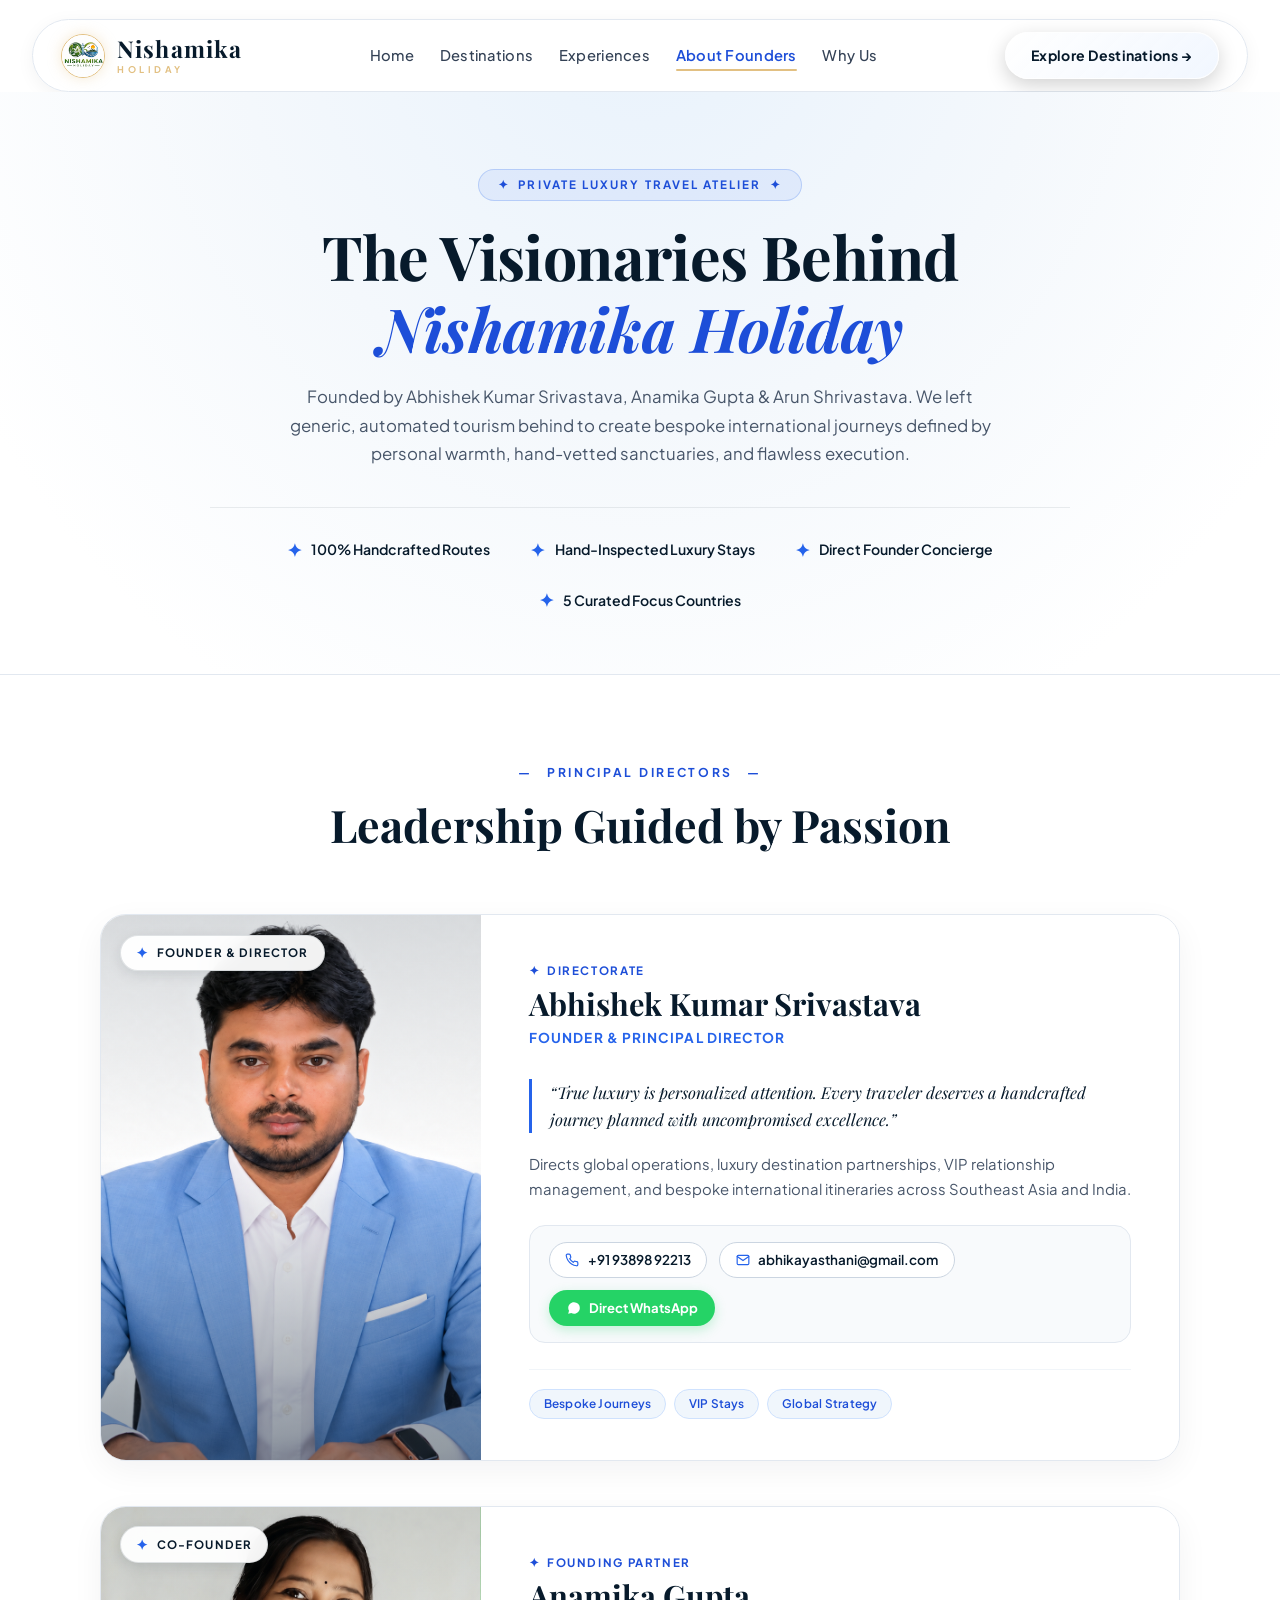
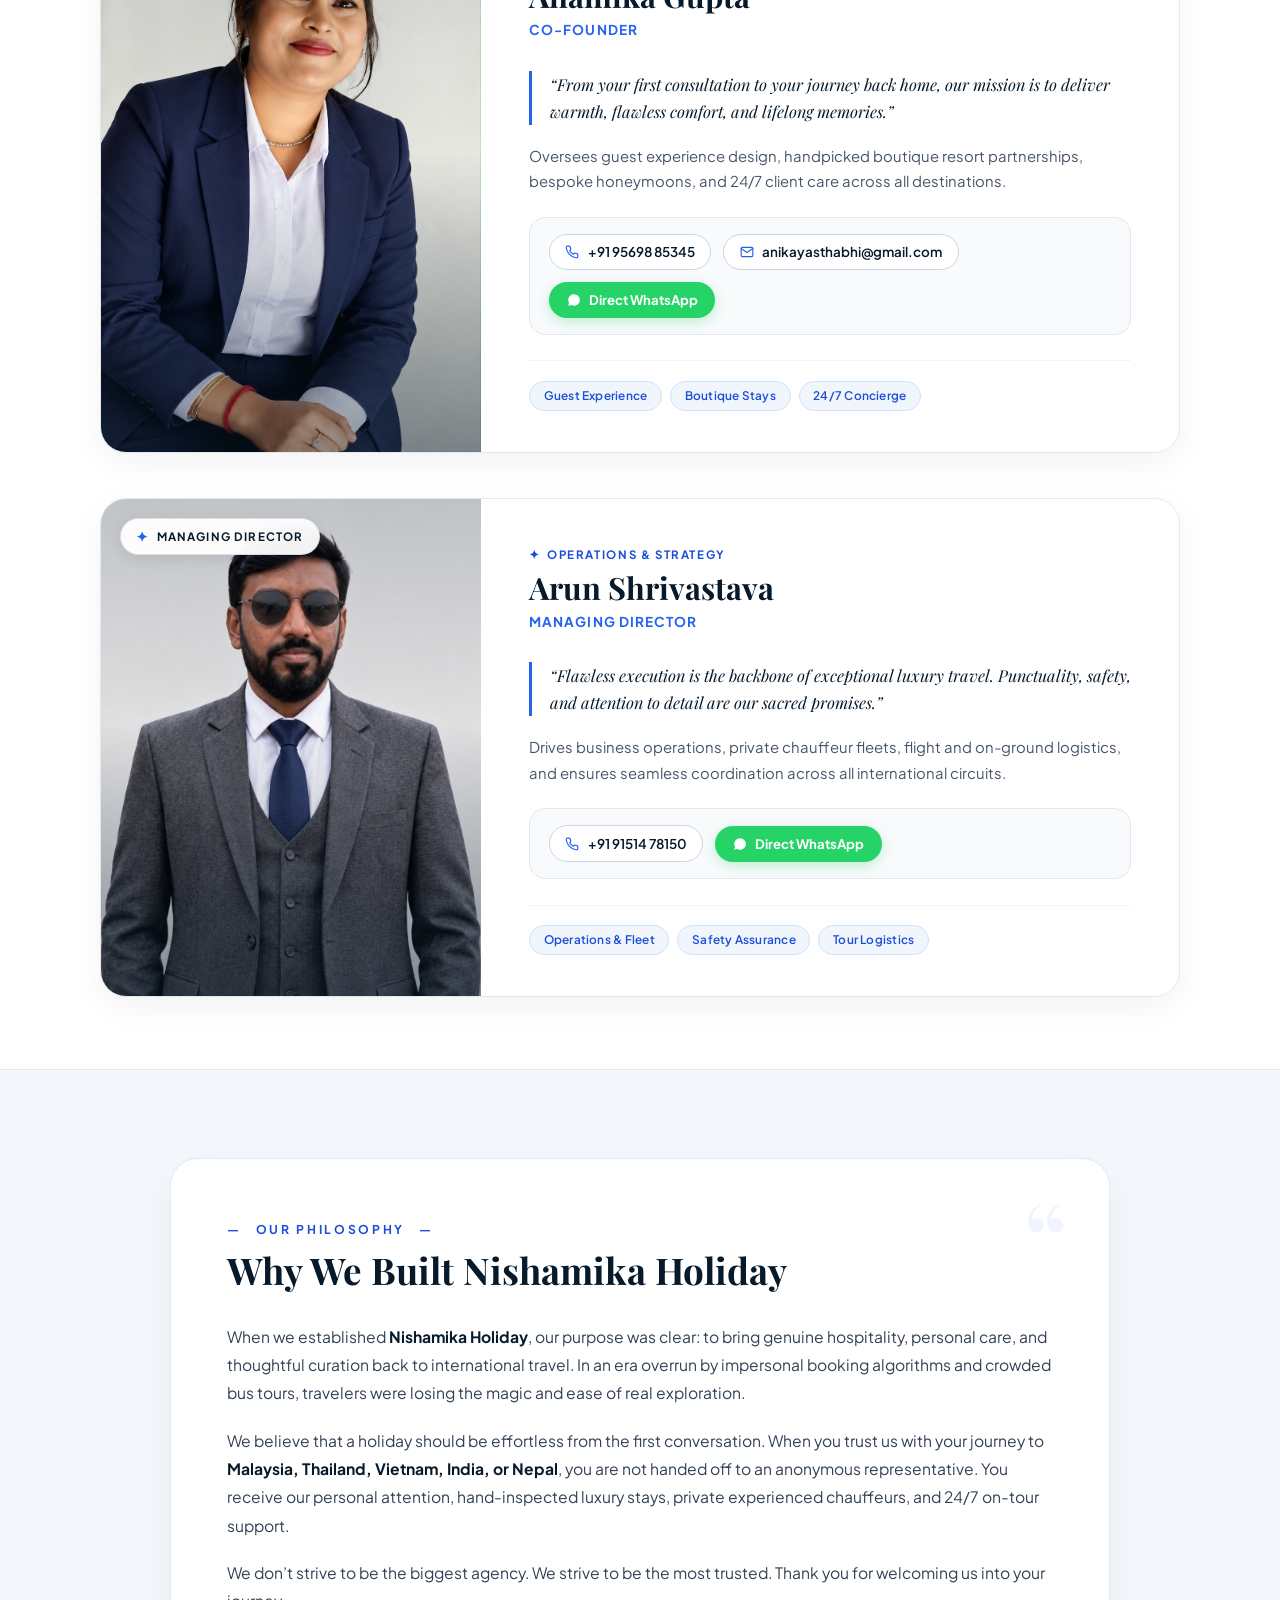
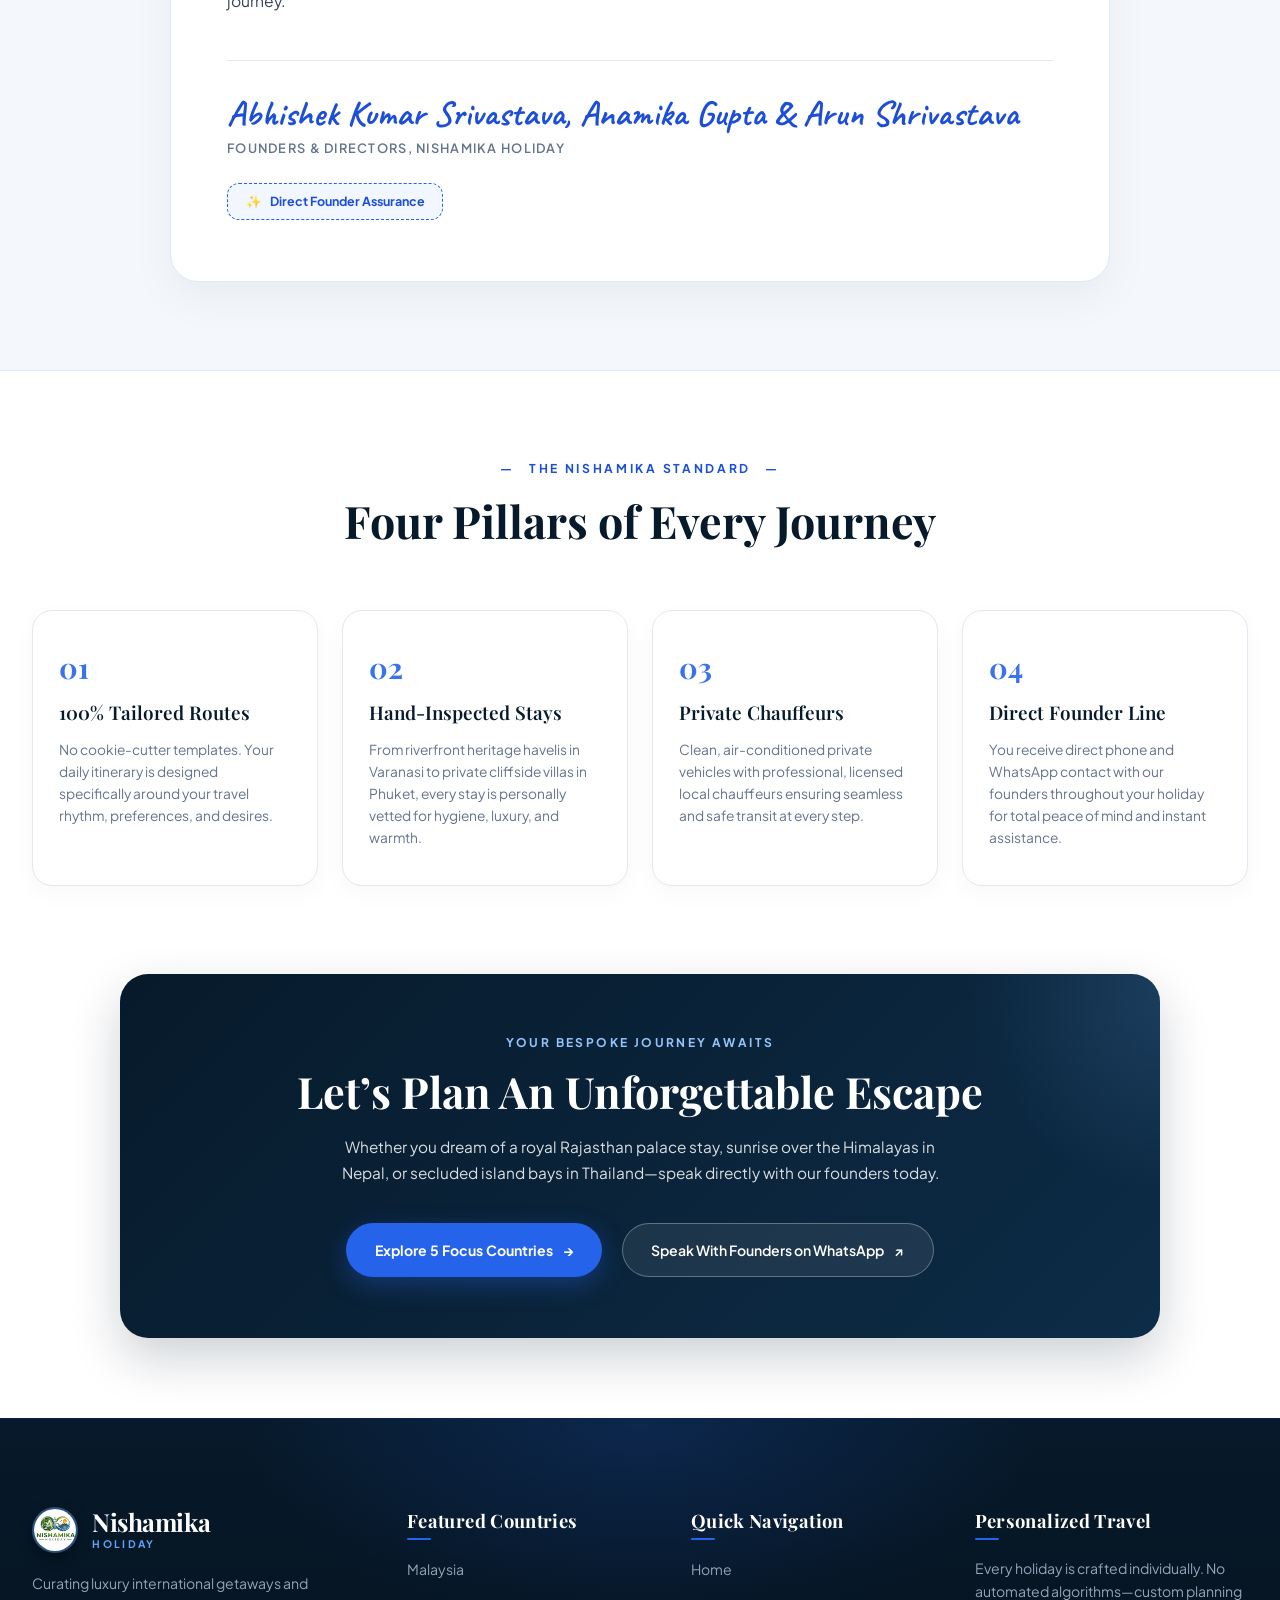
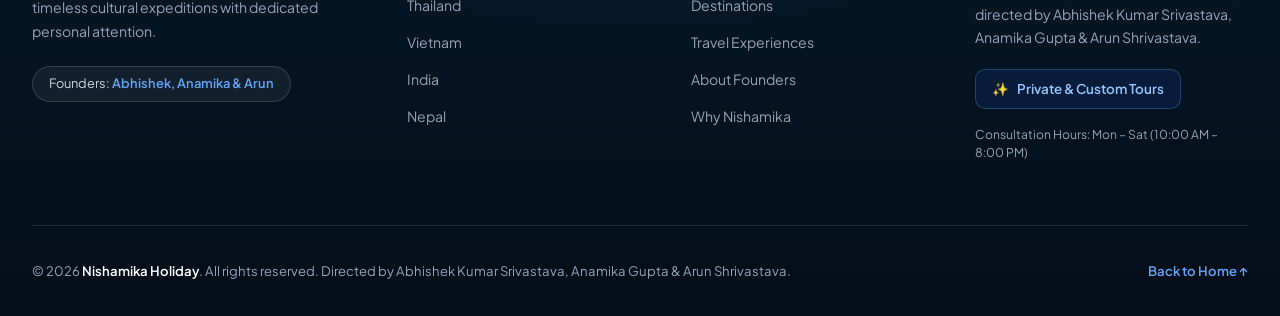
==== about.html @ b0f5048b "Initial-backup-of-Nishamika-Holiday" ====
<!DOCTYPE html>
<html lang="en">
<head>
  <meta charset="UTF-8" />
  <meta name="viewport" content="width=device-width, initial-scale=1.0, viewport-fit=cover" />
  <title>About Nishamika Holiday — Leadership & Founders</title>
  <meta name="description" content="Discover the story, vision, and bespoke travel philosophy of Nishamika Holiday, led by Abhishek Kumar Srivastava, Anamika Gupta &amp; Arun Shrivastava. Handcrafted international journeys." />
  
  <!-- Google Fonts: Playfair Display, Plus Jakarta Sans, Caveat -->
  <link rel="preconnect" href="https://fonts.googleapis.com" />
  <link rel="preconnect" href="https://fonts.gstatic.com" crossorigin />
  <link href="https://fonts.googleapis.com/css2?family=Caveat:wght@500;600;700&family=Playfair+Display:ital,wght@0,400;0,600;0,700;1,400;1,600;1,700&family=Plus+Jakarta+Sans:wght@300;400;500;600;700;800&display=swap" rel="stylesheet" />
  
  <link rel="stylesheet" href="styles.css" />
  <style>
    body {
      background-color: #ffffff;
      color: #071a2b;
      overflow-x: hidden;
    }
    
    /* Header & Navbar for About Page */
    .about-header {
      width: 100%;
      padding: 1.2rem 2rem 0;
      background: #ffffff;
    }
    .about-header .navbar {
      background: rgba(255, 255, 255, 0.95) !important;
      border: 1px solid #e2e8f0 !important;
      box-shadow: 0 4px 18px rgba(0, 0, 0, 0.05) !important;
    }
    .about-header .brand-title {
      color: #071a2b !important;
    }
    .about-header .nav-link {
      color: #334155 !important;
    }
    .about-header .nav-link:hover, 
    .about-header .nav-link.active {
      color: #1d4ed8 !important;
    }
    .about-header .mobile-hamburger .ham-bar {
      background-color: #071a2b !important;
    }

    /* 2. Signature Blue & White Page Hero */
    .about-hero {
      position: relative;
      padding: 4.8rem 1.5rem 3.8rem;
      background: radial-gradient(ellipse at 50% -20%, #e8f2fc 0%, #f4f8fc 45%, #ffffff 85%);
      text-align: center;
      border-bottom: 1px solid #e2e8f0;
    }

    .hero-pre-badge {
      display: inline-flex;
      align-items: center;
      gap: 0.5rem;
      padding: 0.4rem 1.2rem;
      background: rgba(37, 99, 235, 0.08);
      border: 1px solid rgba(37, 99, 235, 0.22);
      border-radius: 9999px;
      font-size: 0.72rem;
      font-weight: 700;
      letter-spacing: 0.18em;
      text-transform: uppercase;
      color: #1d4ed8;
      margin-bottom: 1.2rem;
    }

    .about-hero-title {
      font-family: var(--font-serif);
      font-size: clamp(2.2rem, 5vw, 3.8rem);
      font-weight: 700;
      color: #071a2b;
      line-height: 1.18;
      max-width: 920px;
      margin: 0 auto 1.2rem;
      letter-spacing: -0.01em;
    }

    .luxury-blue-script {
      font-family: 'Playfair Display', serif;
      font-style: italic;
      font-weight: 700;
      color: #1d4ed8;
      position: relative;
      display: inline-block;
    }

    .about-hero-subtitle {
      max-width: 720px;
      margin: 0 auto 2.4rem;
      font-size: 1.05rem;
      color: #475569;
      line-height: 1.7;
    }

    /* Trust / Metric Strip */
    .hero-stat-strip {
      display: flex;
      justify-content: center;
      flex-wrap: wrap;
      gap: 1.5rem 2.5rem;
      padding-top: 1.8rem;
      border-top: 1px solid rgba(7, 26, 43, 0.08);
      max-width: 860px;
      margin: 0 auto;
    }

    .hero-stat-item {
      display: flex;
      align-items: center;
      gap: 0.6rem;
      font-size: 0.88rem;
      font-weight: 600;
      color: #071a2b;
    }

    .hero-stat-item .stat-icon {
      color: #2563eb;
      font-size: 1.1rem;
    }

    /* 3. Leadership Showcase Section */
    .leadership-section {
      padding: 5.5rem 0 4.5rem;
      background: #ffffff;
      position: relative;
    }

    .section-eyebrow-luxury {
      font-size: 0.76rem;
      font-weight: 700;
      letter-spacing: 0.22em;
      text-transform: uppercase;
      color: #1d4ed8;
      text-align: center;
      margin-bottom: 0.6rem;
    }

    .section-title-luxury {
      font-family: var(--font-serif);
      font-size: clamp(1.85rem, 3.5vw, 2.8rem);
      font-weight: 700;
      color: #071a2b;
      text-align: center;
      margin-bottom: 3.5rem;
    }

    /* Horizontal Leadership Cards Layout (Editorial Standard) */
    .leaders-grid {
      display: flex;
      flex-direction: column;
      gap: 2.8rem;
      max-width: 1080px;
      margin: 0 auto;
    }

    /* Luxury Blue & White Horizontal Editorial Card */
    .leader-card {
      background: #ffffff;
      border: 1px solid #e2e8f0;
      border-radius: 26px;
      overflow: hidden;
      box-shadow: 0 10px 32px rgba(7, 26, 43, 0.05);
      transition: transform 0.4s cubic-bezier(0.16, 1, 0.3, 1), box-shadow 0.4s cubic-bezier(0.16, 1, 0.3, 1), border-color 0.35s ease;
      display: flex;
      flex-direction: row;
      align-items: stretch;
      position: relative;
    }

    .leader-card:hover {
      transform: translateY(-6px);
      box-shadow: 0 20px 50px rgba(7, 26, 43, 0.1);
      border-color: #2563eb;
    }

    /* Left: Portrait Image Container */
    .leader-image-wrap {
      position: relative;
      flex: 0 0 36%;
      min-width: 300px;
      max-width: 380px;
      align-self: stretch;
      background: #f8fafc;
      overflow: hidden;
    }

    .leader-photo {
      position: absolute;
      top: 0;
      left: 0;
      width: 100%;
      height: 100%;
      object-fit: cover;
      object-position: center 10%;
      display: block;
      transition: transform 0.8s cubic-bezier(0.16, 1, 0.3, 1);
    }

    .leader-card:hover .leader-photo {
      transform: scale(1.04);
    }

    /* Subtle luxury gradient scrim on photo */
    .leader-image-wrap::after {
      content: '';
      position: absolute;
      inset: 0;
      background: linear-gradient(
        180deg,
        rgba(7, 26, 43, 0.15) 0%,
        rgba(7, 26, 43, 0.0) 45%,
        rgba(7, 26, 43, 0.45) 100%
      );
      pointer-events: none;
    }

    /* Floating Role badge on photo */
    .leader-role-badge {
      position: absolute;
      top: 1.2rem;
      left: 1.2rem;
      z-index: 2;
      background: rgba(255, 255, 255, 0.95);
      backdrop-filter: blur(10px);
      -webkit-backdrop-filter: blur(10px);
      border: 1px solid rgba(7, 26, 43, 0.12);
      padding: 0.4rem 0.95rem;
      border-radius: 9999px;
      font-size: 0.72rem;
      font-weight: 700;
      letter-spacing: 0.1em;
      text-transform: uppercase;
      color: #071a2b;
      display: flex;
      align-items: center;
      gap: 0.45rem;
      box-shadow: 0 4px 14px rgba(7, 26, 43, 0.1);
    }

    .leader-role-badge span.dot {
      color: #2563eb;
      font-size: 0.9rem;
    }

    /* Right: Leader Content Body */
    .leader-body {
      flex: 1;
      padding: 2.6rem 3rem;
      display: flex;
      flex-direction: column;
      justify-content: center;
      background: #ffffff;
    }

    .leader-header-block {
      margin-bottom: 0.9rem;
    }

    .leader-role-tag {
      display: inline-flex;
      align-items: center;
      gap: 0.4rem;
      font-size: 0.72rem;
      font-weight: 700;
      letter-spacing: 0.14em;
      text-transform: uppercase;
      color: #1d4ed8;
      margin-bottom: 0.45rem;
    }

    .leader-main-name {
      font-family: var(--font-serif);
      font-size: clamp(1.65rem, 2.4vw, 2.2rem);
      font-weight: 700;
      color: #071a2b;
      line-height: 1.2;
      margin: 0 0 0.3rem;
    }

    .leader-designation {
      font-size: 0.85rem;
      font-weight: 700;
      letter-spacing: 0.08em;
      text-transform: uppercase;
      color: #2563eb;
      display: block;
    }

    .leader-quote {
      font-family: var(--font-serif);
      font-style: italic;
      font-size: 1.02rem;
      color: #071a2b;
      line-height: 1.65;
      margin: 1rem 0 1.2rem;
      padding-left: 1.1rem;
      border-left: 3px solid #2563eb;
    }

    .leader-desc {
      font-size: 0.93rem;
      color: #475569;
      line-height: 1.7;
      margin: 0 0 1.4rem;
    }

    /* Horizontal Contacts Strip */
    .leader-contacts-strip {
      display: flex;
      flex-wrap: wrap;
      align-items: center;
      gap: 0.75rem;
      margin: 0 0 1.4rem;
      padding: 1rem 1.2rem;
      background: #f8fafc;
      border: 1px solid #e2e8f0;
      border-radius: 16px;
    }

    .leader-contact-pill {
      display: inline-flex;
      align-items: center;
      gap: 0.55rem;
      font-size: 0.84rem;
      font-weight: 600;
      color: #071a2b;
      text-decoration: none;
      padding: 0.45rem 0.95rem;
      background: #ffffff;
      border: 1px solid #cbd5e1;
      border-radius: 9999px;
      transition: all 0.2s ease;
    }

    .leader-contact-pill:hover {
      border-color: #2563eb;
      color: #2563eb;
      transform: translateY(-1px);
    }

    .leader-contact-pill svg {
      color: #2563eb;
      flex-shrink: 0;
    }

    .leader-wa-btn {
      display: inline-flex;
      align-items: center;
      gap: 0.5rem;
      font-size: 0.82rem;
      font-weight: 700;
      color: #ffffff;
      background: #25d366;
      padding: 0.5rem 1.1rem;
      border-radius: 9999px;
      text-decoration: none;
      transition: all 0.2s ease;
      box-shadow: 0 4px 12px rgba(37, 211, 102, 0.25);
    }

    .leader-wa-btn:hover {
      background: #1ebc59;
      transform: translateY(-1px);
      box-shadow: 0 6px 16px rgba(37, 211, 102, 0.35);
    }

    .leader-tags {
      display: flex;
      flex-wrap: wrap;
      gap: 0.5rem;
      margin-top: 0.2rem;
      padding-top: 1.2rem;
      border-top: 1px solid #f1f5f9;
    }

    .leader-tag {
      font-size: 0.74rem;
      font-weight: 600;
      background: #f0f6fc;
      border: 1px solid #cfe2fe;
      color: #1d4ed8;
      padding: 0.32rem 0.85rem;
      border-radius: 9999px;
      letter-spacing: 0.02em;
    }

    /* 4. Founders' Editorial Letter Section */
    .manifesto-section {
      padding: 5.5rem 0;
      background: #f4f8fc;
      border-top: 1px solid #e2e8f0;
      border-bottom: 1px solid #e2e8f0;
      position: relative;
    }

    .manifesto-card {
      max-width: 940px;
      margin: 0 auto;
      background: #ffffff;
      border: 1px solid #dbeafe;
      border-radius: 28px;
      padding: 3.8rem 3.5rem;
      box-shadow: 0 16px 45px rgba(7, 26, 43, 0.05);
      position: relative;
    }

    .watermark-quote {
      position: absolute;
      top: 1.5rem;
      right: 2.5rem;
      font-family: var(--font-serif);
      font-size: 7rem;
      line-height: 1;
      color: rgba(37, 99, 235, 0.07);
      user-select: none;
      pointer-events: none;
    }

    .manifesto-title {
      font-family: var(--font-serif);
      font-size: clamp(1.6rem, 3vw, 2.3rem);
      color: #071a2b;
      line-height: 1.3;
      margin-bottom: 1.8rem;
    }

    .manifesto-paragraphs {
      display: flex;
      flex-direction: column;
      gap: 1.2rem;
      font-size: 0.98rem;
      color: #334155;
      line-height: 1.8;
    }

    .manifesto-paragraphs strong {
      color: #071a2b;
    }

    .manifesto-signature-block {
      margin-top: 2.8rem;
      padding-top: 2rem;
      border-top: 1px solid #e2e8f0;
      display: flex;
      justify-content: space-between;
      align-items: center;
      flex-wrap: wrap;
      gap: 1.5rem;
    }

    .handwritten-sign {
      font-family: 'Caveat', cursive;
      font-size: 2.2rem;
      font-weight: 700;
      color: #1d4ed8;
      line-height: 1.2;
    }

    .sign-meta {
      font-size: 0.8rem;
      font-weight: 600;
      text-transform: uppercase;
      letter-spacing: 0.1em;
      color: #64748b;
    }

    .stamp-badge {
      display: inline-flex;
      align-items: center;
      gap: 0.5rem;
      padding: 0.5rem 1.1rem;
      border: 1.5px dashed #2563eb;
      border-radius: 12px;
      font-size: 0.78rem;
      font-weight: 700;
      color: #1d4ed8;
      background: rgba(37, 99, 235, 0.06);
    }

    /* 5. Four Pillars of Distinction */
    .pillars-section {
      padding: 5.5rem 0;
      background: #ffffff;
    }

    .pillars-grid {
      display: grid;
      grid-template-columns: repeat(4, 1fr);
      gap: 1.5rem;
      margin-top: 3.5rem;
    }

    .pillar-card {
      background: #ffffff;
      border: 1px solid #e2e8f0;
      border-radius: 20px;
      padding: 2.2rem 1.6rem;
      box-shadow: 0 8px 24px rgba(0, 0, 0, 0.03);
      transition: transform 0.3s ease, border-color 0.3s ease, box-shadow 0.3s ease;
      display: flex;
      flex-direction: column;
    }

    .pillar-card:hover {
      transform: translateY(-6px);
      border-color: #2563eb;
      box-shadow: 0 16px 36px rgba(7, 26, 43, 0.08);
    }

    .pillar-num {
      font-family: var(--font-serif);
      font-size: 1.8rem;
      font-weight: 700;
      color: #2563eb;
      margin-bottom: 0.6rem;
      opacity: 0.9;
    }

    .pillar-title {
      font-family: var(--font-serif);
      font-size: 1.18rem;
      font-weight: 600;
      color: #071a2b;
      margin-bottom: 0.75rem;
    }

    .pillar-desc {
      font-size: 0.86rem;
      color: #64748b;
      line-height: 1.6;
    }

    .pillars-carousel-dots,
    .pillars-swipe-hint {
      display: none;
    }

    /* 6. Grand Consultation CTA Card */
    .consultation-cta-section {
      padding: 0 0 5rem;
      background: #ffffff;
    }

    .consultation-cta-box {
      max-width: 1040px;
      margin: 0 auto;
      background: linear-gradient(135deg, #071a2b 0%, #0d2c47 100%);
      border-radius: 28px;
      padding: 3.8rem 3rem;
      color: #ffffff;
      text-align: center;
      position: relative;
      overflow: hidden;
      box-shadow: 0 20px 50px rgba(7, 26, 43, 0.2);
    }

    .consultation-cta-box::before {
      content: '';
      position: absolute;
      top: -50%;
      right: -20%;
      width: 400px;
      height: 400px;
      background: radial-gradient(circle, rgba(75, 130, 184, 0.25) 0%, transparent 70%);
      pointer-events: none;
    }

    .cta-eyebrow {
      font-size: 0.75rem;
      font-weight: 700;
      letter-spacing: 0.2em;
      text-transform: uppercase;
      color: #93c5fd;
      margin-bottom: 0.75rem;
    }

    .cta-title {
      font-family: var(--font-serif);
      font-size: clamp(1.8rem, 3.5vw, 2.7rem);
      font-weight: 700;
      line-height: 1.25;
      margin-bottom: 1rem;
    }

    .cta-subtitle {
      max-width: 620px;
      margin: 0 auto 2.4rem;
      font-size: 0.96rem;
      color: rgba(255, 255, 255, 0.85);
      line-height: 1.65;
    }

    .cta-actions-row {
      display: flex;
      justify-content: center;
      flex-wrap: wrap;
      gap: 1.2rem;
    }

    .cta-btn-blue {
      display: inline-flex;
      align-items: center;
      gap: 0.6rem;
      background: #2563eb;
      color: #ffffff;
      font-size: 0.88rem;
      font-weight: 700;
      padding: 0.95rem 1.8rem;
      border-radius: 9999px;
      text-decoration: none;
      transition: transform 0.3s ease, background 0.3s ease, box-shadow 0.3s ease;
      box-shadow: 0 8px 24px rgba(37, 99, 235, 0.35);
    }

    .cta-btn-blue:hover {
      background: #1d4ed8;
      transform: translateY(-2px);
      box-shadow: 0 12px 30px rgba(37, 99, 235, 0.5);
    }

    .cta-btn-outline {
      display: inline-flex;
      align-items: center;
      gap: 0.6rem;
      background: rgba(255, 255, 255, 0.08);
      color: #ffffff;
      border: 1px solid rgba(255, 255, 255, 0.3);
      font-size: 0.88rem;
      font-weight: 600;
      padding: 0.95rem 1.8rem;
      border-radius: 9999px;
      text-decoration: none;
      transition: background 0.3s ease, border-color 0.3s ease;
    }

    .cta-btn-outline:hover {
      background: rgba(255, 255, 255, 0.16);
      border-color: #ffffff;
    }

    /* ==========================================================================
       RESPONSIVE MEDIA QUERIES (LAPTOP & MOBILE)
       ========================================================================== */
    @media (max-width: 1024px) {
      .pillars-grid {
        grid-template-columns: repeat(2, 1fr);
        gap: 1.5rem;
      }
      .leaders-grid {
        max-width: 900px;
        gap: 2.2rem;
      }
      .leader-image-wrap {
        flex: 0 0 40%;
        min-width: 280px;
        min-height: 380px;
      }
      .leader-body {
        padding: 2rem 2.2rem;
      }
    }

    @media (max-width: 768px) {
      .about-header {
        padding: 0.8rem 1rem 0;
      }
      .about-hero {
        padding: 3rem 1.25rem 2.5rem;
      }
      .about-hero-title {
        font-size: 2rem;
        line-height: 1.22;
      }
      .about-hero-subtitle {
        font-size: 0.9rem;
        margin-bottom: 1.8rem;
      }
      .hero-stat-strip {
        gap: 1rem 1.5rem;
      }
      .hero-stat-item {
        font-size: 0.8rem;
      }
      
      .leadership-section {
        padding: 3.5rem 0 3rem;
      }
      .section-title-luxury {
        margin-bottom: 2.2rem;
      }
      .leaders-grid {
        gap: 2.2rem;
        max-width: 100%;
      }
      .leader-card {
        flex-direction: column;
        border-radius: 20px;
      }
      .leader-image-wrap {
        flex: none;
        width: 100%;
        min-width: 100%;
        max-width: 100%;
        height: 320px;
        min-height: 320px;
      }
      .leader-body {
        padding: 1.8rem 1.4rem 2rem;
      }
      .leader-main-name {
        font-size: 1.6rem;
      }
      .leader-quote {
        font-size: 0.94rem;
        margin: 0.8rem 0 1rem;
      }
      .leader-desc {
        font-size: 0.88rem;
        margin-bottom: 1.2rem;
      }
      .leader-contacts-strip {
        flex-direction: column;
        align-items: stretch;
        gap: 0.6rem;
        padding: 0.85rem;
      }
      .leader-contact-pill,
      .leader-wa-btn {
        justify-content: center;
        width: 100%;
        text-align: center;
      }

      .manifesto-section {
        padding: 3.5rem 0;
      }
      .manifesto-card {
        padding: 2.2rem 1.4rem;
        border-radius: 20px;
      }
      .watermark-quote {
        display: none;
      }
      .manifesto-title {
        font-size: 1.45rem;
        margin-bottom: 1.2rem;
      }
      .manifesto-paragraphs {
        font-size: 0.9rem;
        gap: 1rem;
        line-height: 1.7;
      }
      .manifesto-signature-block {
        margin-top: 2rem;
        padding-top: 1.5rem;
        flex-direction: column;
        align-items: flex-start;
      }
      .handwritten-sign {
        font-size: 1.85rem;
      }

      .pillars-section {
        padding: 3.5rem 0 3rem;
        overflow: hidden;
      }
      .pillars-grid {
        display: flex !important;
        flex-direction: row !important;
        overflow-x: auto !important;
        scroll-snap-type: x mandatory !important;
        scroll-behavior: smooth !important;
        -webkit-overflow-scrolling: touch !important;
        gap: 1rem !important;
        padding: 0.5rem 0.25rem 1.25rem !important;
        margin-top: 2rem !important;
        max-width: 100% !important;
        scrollbar-width: none !important;
      }
      .pillars-grid::-webkit-scrollbar {
        display: none !important;
      }
      .pillar-card {
        flex: 0 0 84% !important;
        min-width: 84% !important;
        max-width: 84% !important;
        scroll-snap-align: center !important;
        padding: 1.8rem 1.4rem !important;
        border-radius: 20px !important;
        background: #ffffff !important;
        border: 1px solid #e2e8f0 !important;
        box-shadow: 0 10px 28px rgba(7, 26, 43, 0.06) !important;
      }
      .pillars-carousel-dots {
        display: flex !important;
        justify-content: center !important;
        align-items: center !important;
        gap: 0.55rem !important;
        margin-top: 0.5rem !important;
      }
      .p-dot {
        width: 8px;
        height: 8px;
        border-radius: 9999px;
        background: #cbd5e1;
        border: none;
        padding: 0;
        cursor: pointer;
        transition: all 0.35s cubic-bezier(0.16, 1, 0.3, 1);
      }
      .p-dot.active {
        width: 24px;
        background: #071a2b;
      }
      .pillars-swipe-hint {
        display: flex !important;
        align-items: center;
        justify-content: center;
        gap: 0.4rem;
        text-align: center;
        font-size: 0.74rem;
        font-weight: 600;
        color: #94a3b8;
        letter-spacing: 0.04em;
        text-transform: uppercase;
        margin-top: 0.75rem;
      }

      .consultation-cta-box {
        padding: 2.5rem 1.5rem;
        border-radius: 22px;
      }
      .cta-title {
        font-size: 1.65rem;
      }
      .cta-subtitle {
        font-size: 0.88rem;
        margin-bottom: 1.8rem;
      }
      .cta-actions-row {
        flex-direction: column;
        width: 100%;
      }
      .cta-btn-blue,
      .cta-btn-outline {
        width: 100%;
        justify-content: center;
      }
    }
  </style>
</head>
<body>

  <!-- Header / Navbar -->
  <header class="about-header">
    <nav class="navbar" aria-label="Main Navigation">
      <a href="index.html" class="brand-logo" aria-label="Nishamika Holiday Home">
        <img src="assets/logo.jpeg" alt="Nishamika Holiday Logo" class="brand-logo-img" />
        <div class="brand-text">
          <span class="brand-title">Nishamika</span>
          <span class="brand-subtitle">HOLIDAY</span>
        </div>
      </a>

      <ul class="nav-links" id="desktopNavLinks">
        <li class="nav-item"><a href="index.html" class="nav-link">Home</a></li>
        <li class="nav-item"><a href="index.html#popular-destinations" class="nav-link">Destinations</a></li>
        <li class="nav-item"><a href="index.html#curated-experiences" class="nav-link">Experiences</a></li>
        <li class="nav-item"><a href="about.html" class="nav-link active">About Founders</a></li>
        <li class="nav-item"><a href="index.html#trust-features" class="nav-link">Why Us</a></li>
      </ul>

      <div class="nav-actions">
        <a href="index.html#popular-destinations" class="cta-pill-btn">
          <span>Explore Destinations →</span>
        </a>

        <!-- Mobile Hamburger Toggle -->
        <button type="button" class="mobile-hamburger" id="hamburgerBtn" aria-label="Toggle Navigation Menu" aria-expanded="false">
          <span class="ham-bar"></span>
          <span class="ham-bar"></span>
        </button>
      </div>
    </nav>
  </header>

  <!-- Mobile Drawer Overlay -->
  <div class="mobile-drawer" id="mobileDrawer" aria-hidden="true">
    <div class="mobile-drawer-inner">
      <div class="drawer-header">
        <div class="drawer-brand-wrap">
          <img src="assets/logo.jpeg" alt="Nishamika Holiday Logo" class="brand-logo-img" />
          <div class="brand-text">
            <span class="brand-title">Nishamika</span>
            <span class="brand-subtitle">HOLIDAY</span>
          </div>
        </div>
        <button type="button" class="drawer-close" id="drawerCloseBtn" aria-label="Close Navigation Menu">&times;</button>
      </div>
      <ul class="mobile-nav-links">
        <li><a href="index.html" class="mobile-nav-link">Home</a></li>
        <li><a href="index.html#popular-destinations" class="mobile-nav-link">Top Destinations</a></li>
        <li><a href="index.html#curated-experiences" class="mobile-nav-link">Experiences</a></li>
        <li><a href="about.html" class="mobile-nav-link active">About Founders</a></li>
        <li><a href="index.html#trust-features" class="mobile-nav-link">Why Nishamika</a></li>
      </ul>
      <div class="mobile-drawer-cta">
        <a href="index.html#popular-destinations" class="cta-pill-btn full-width">
          <span>Explore Destinations →</span>
        </a>
      </div>
    </div>
  </div>

  <!-- =========================================================================
       2. EDITORIAL PAGE HERO
       ========================================================================= -->
  <section class="about-hero">
    <div class="section-container">
      <div class="hero-pre-badge">
        <span>✦</span>
        <span>PRIVATE LUXURY TRAVEL ATELIER</span>
        <span>✦</span>
      </div>
      <h1 class="about-hero-title">
        The Visionaries Behind <br />
        <span class="luxury-blue-script">Nishamika Holiday</span>
      </h1>
      <p class="about-hero-subtitle">
        Founded by Abhishek Kumar Srivastava, Anamika Gupta &amp; Arun Shrivastava. We left generic, automated tourism behind to create bespoke international journeys defined by personal warmth, hand-vetted sanctuaries, and flawless execution.
      </p>

      <!-- Trust Metrics Bar -->
      <div class="hero-stat-strip">
        <div class="hero-stat-item">
          <span class="stat-icon">✦</span>
          <span>100% Handcrafted Routes</span>
        </div>
        <div class="hero-stat-item">
          <span class="stat-icon">✦</span>
          <span>Hand-Inspected Luxury Stays</span>
        </div>
        <div class="hero-stat-item">
          <span class="stat-icon">✦</span>
          <span>Direct Founder Concierge</span>
        </div>
        <div class="hero-stat-item">
          <span class="stat-icon">✦</span>
          <span>5 Curated Focus Countries</span>
        </div>
      </div>
    </div>
  </section>


  <!-- =========================================================================
       3. TRIO LEADERSHIP SHOWCASE (ABHISHEK, ANAMIKA & ARUN)
       ========================================================================= -->
  <section class="leadership-section">
    <div class="section-container">
      <p class="section-eyebrow-luxury">— &nbsp; PRINCIPAL DIRECTORS &nbsp; —</p>
      <h2 class="section-title-luxury">Leadership Guided by Passion</h2>

      <!-- 3 Horizontal Executive Leader Cards -->
      <div class="leaders-grid">
        
        <!-- =============================================================== -->
        <!-- 👤 LEADER 1: ABHISHEK KUMAR SRIVASTAVA (FOUNDER & DIRECTOR) -->
        <!-- =============================================================== -->
        <article class="leader-card">
          <!-- Left: High-Res Portrait Photo -->
          <div class="leader-image-wrap">
            <img src="assets/owner1.png" alt="Abhishek Kumar Srivastava — Founder &amp; Director" class="leader-photo" loading="lazy" />
            <div class="leader-role-badge">
              <span class="dot">✦</span>
              <span>Founder &amp; Director</span>
            </div>
          </div>

          <!-- Right: Profile Details & Contact -->
          <div class="leader-body">
            <div class="leader-header-block">
              <div class="leader-role-tag">
                <span>✦</span>
                <span>Directorate</span>
              </div>
              <h3 class="leader-main-name">Abhishek Kumar Srivastava</h3>
              <span class="leader-designation">Founder &amp; Principal Director</span>
            </div>

            <blockquote class="leader-quote">
              “True luxury is personalized attention. Every traveler deserves a handcrafted journey planned with uncompromised excellence.”
            </blockquote>

            <p class="leader-desc">
              Directs global operations, luxury destination partnerships, VIP relationship management, and bespoke international itineraries across Southeast Asia and India.
            </p>

            <!-- Direct Contact Details Strip -->
            <div class="leader-contacts-strip">
              <a href="tel:+919389892213" class="leader-contact-pill" title="Call Abhishek Kumar Srivastava">
                <svg viewBox="0 0 24 24" width="14" height="14" fill="none" stroke="currentColor" stroke-width="2" stroke-linecap="round" stroke-linejoin="round">
                  <path d="M22 16.92v3a2 2 0 0 1-2.18 2 19.79 19.79 0 0 1-8.63-3.07 19.5 19.5 0 0 1-6-6 19.79 19.79 0 0 1-3.07-8.67A2 2 0 0 1 4.11 2h3a2 2 0 0 1 2 1.72 12.84 12.84 0 0 0 .7 2.81 2 2 0 0 1-.45 2.11L8.09 9.91a16 16 0 0 0 6 6l1.27-1.27a2 2 0 0 1 2.11-.45 12.84 12.84 0 0 0 2.81.7A2 2 0 0 1 22 16.92z"></path>
                </svg>
                <span>+91 93898 92213</span>
              </a>

              <a href="mailto:abhikayasthani@gmail.com" class="leader-contact-pill" title="Email Abhishek Kumar Srivastava">
                <svg viewBox="0 0 24 24" width="14" height="14" fill="none" stroke="currentColor" stroke-width="2" stroke-linecap="round" stroke-linejoin="round">
                  <path d="M4 4h16c1.1 0 2 .9 2 2v12c0 1.1-.9 2-2 2H4c-1.1 0-2-.9-2-2V6c0-1.1.9-2 2-2z"></path>
                  <polyline points="22,6 12,13 2,6"></polyline>
                </svg>
                <span>abhikayasthani@gmail.com</span>
              </a>

              <a href="https://wa.me/919389892213?text=Hello%20Abhishek%20Ji%2C%20I%20would%20like%20to%20consult%20with%20you%20directly%20regarding%20a%20bespoke%20luxury%20tour%20with%20Nishamika%20Holiday." target="_blank" rel="noopener noreferrer" class="leader-wa-btn" title="WhatsApp Chat with Abhishek Kumar Srivastava">
                <svg viewBox="0 0 24 24" width="14" height="14" fill="currentColor">
                  <path d="M12.04 2c-5.46 0-9.91 4.45-9.91 9.91 0 1.75.46 3.45 1.32 4.95L2.05 22l5.25-1.38c1.45.79 3.08 1.21 4.74 1.21 5.46 0 9.91-4.45 9.91-9.91 0-2.65-1.03-5.14-2.9-7.01A9.816 9.816 0 0 0 12.04 2z"/>
                </svg>
                <span>Direct WhatsApp</span>
              </a>
            </div>

            <!-- Tags -->
            <div class="leader-tags">
              <span class="leader-tag">Bespoke Journeys</span>
              <span class="leader-tag">VIP Stays</span>
              <span class="leader-tag">Global Strategy</span>
            </div>
          </div>
        </article>

        <!-- =============================================================== -->
        <!-- 👤 LEADER 2: ANAMIKA GUPTA (CO-FOUNDER) -->
        <!-- =============================================================== -->
        <article class="leader-card">
          <!-- Left: High-Res Portrait Photo -->
          <div class="leader-image-wrap">
            <img src="assets/owner2.png" alt="Anamika Gupta — Co-Founder" class="leader-photo" loading="lazy" />
            <div class="leader-role-badge">
              <span class="dot">✦</span>
              <span>Co-Founder</span>
            </div>
          </div>

          <!-- Right: Profile Details & Contact -->
          <div class="leader-body">
            <div class="leader-header-block">
              <div class="leader-role-tag">
                <span>✦</span>
                <span>Founding Partner</span>
              </div>
              <h3 class="leader-main-name">Anamika Gupta</h3>
              <span class="leader-designation">Co-Founder</span>
            </div>

            <blockquote class="leader-quote">
              “From your first consultation to your journey back home, our mission is to deliver warmth, flawless comfort, and lifelong memories.”
            </blockquote>

            <p class="leader-desc">
              Oversees guest experience design, handpicked boutique resort partnerships, bespoke honeymoons, and 24/7 client care across all destinations.
            </p>

            <!-- Direct Contact Details Strip -->
            <div class="leader-contacts-strip">
              <a href="tel:+919569885345" class="leader-contact-pill" title="Call Anamika Gupta">
                <svg viewBox="0 0 24 24" width="14" height="14" fill="none" stroke="currentColor" stroke-width="2" stroke-linecap="round" stroke-linejoin="round">
                  <path d="M22 16.92v3a2 2 0 0 1-2.18 2 19.79 19.79 0 0 1-8.63-3.07 19.5 19.5 0 0 1-6-6 19.79 19.79 0 0 1-3.07-8.67A2 2 0 0 1 4.11 2h3a2 2 0 0 1 2 1.72 12.84 12.84 0 0 0 .7 2.81 2 2 0 0 1-.45 2.11L8.09 9.91a16 16 0 0 0 6 6l1.27-1.27a2 2 0 0 1 2.11-.45 12.84 12.84 0 0 0 2.81.7A2 2 0 0 1 22 16.92z"></path>
                </svg>
                <span>+91 95698 85345</span>
              </a>

              <a href="mailto:anikayasthabhi@gmail.com" class="leader-contact-pill" title="Email Anamika Gupta">
                <svg viewBox="0 0 24 24" width="14" height="14" fill="none" stroke="currentColor" stroke-width="2" stroke-linecap="round" stroke-linejoin="round">
                  <path d="M4 4h16c1.1 0 2 .9 2 2v12c0 1.1-.9 2-2 2H4c-1.1 0-2-.9-2-2V6c0-1.1.9-2 2-2z"></path>
                  <polyline points="22,6 12,13 2,6"></polyline>
                </svg>
                <span>anikayasthabhi@gmail.com</span>
              </a>

              <a href="https://wa.me/919569885345?text=Hi%20Anamika%20Ji%2C%20I%20am%20reaching%20out%20to%20discuss%20curated%20boutique%20stays%20and%20personalized%20holiday%20planning%20with%20Nishamika%20Holiday." target="_blank" rel="noopener noreferrer" class="leader-wa-btn" title="WhatsApp Chat with Anamika Gupta">
                <svg viewBox="0 0 24 24" width="14" height="14" fill="currentColor">
                  <path d="M12.04 2c-5.46 0-9.91 4.45-9.91 9.91 0 1.75.46 3.45 1.32 4.95L2.05 22l5.25-1.38c1.45.79 3.08 1.21 4.74 1.21 5.46 0 9.91-4.45 9.91-9.91 0-2.65-1.03-5.14-2.9-7.01A9.816 9.816 0 0 0 12.04 2z"/>
                </svg>
                <span>Direct WhatsApp</span>
              </a>
            </div>

            <!-- Tags -->
            <div class="leader-tags">
              <span class="leader-tag">Guest Experience</span>
              <span class="leader-tag">Boutique Stays</span>
              <span class="leader-tag">24/7 Concierge</span>
            </div>
          </div>
        </article>

        <!-- =============================================================== -->
        <!-- 👤 LEADER 3: ARUN SHRIVASTAVA (MANAGING DIRECTOR) -->
        <!-- =============================================================== -->
        <article class="leader-card">
          <!-- Left: High-Res Portrait Photo -->
          <div class="leader-image-wrap">
            <img src="assets/owner3.png" alt="Arun Shrivastava — Managing Director" class="leader-photo" loading="lazy" />
            <div class="leader-role-badge">
              <span class="dot">✦</span>
              <span>Managing Director</span>
            </div>
          </div>

          <!-- Right: Profile Details & Contact -->
          <div class="leader-body">
            <div class="leader-header-block">
              <div class="leader-role-tag">
                <span>✦</span>
                <span>Operations &amp; Strategy</span>
              </div>
              <h3 class="leader-main-name">Arun Shrivastava</h3>
              <span class="leader-designation">Managing Director</span>
            </div>

            <blockquote class="leader-quote">
              “Flawless execution is the backbone of exceptional luxury travel. Punctuality, safety, and attention to detail are our sacred promises.”
            </blockquote>

            <p class="leader-desc">
              Drives business operations, private chauffeur fleets, flight and on-ground logistics, and ensures seamless coordination across all international circuits.
            </p>

            <!-- Direct Contact Details Strip -->
            <div class="leader-contacts-strip">
              <a href="tel:+919151478150" class="leader-contact-pill" title="Call Arun Shrivastava">
                <svg viewBox="0 0 24 24" width="14" height="14" fill="none" stroke="currentColor" stroke-width="2" stroke-linecap="round" stroke-linejoin="round">
                  <path d="M22 16.92v3a2 2 0 0 1-2.18 2 19.79 19.79 0 0 1-8.63-3.07 19.5 19.5 0 0 1-6-6 19.79 19.79 0 0 1-3.07-8.67A2 2 0 0 1 4.11 2h3a2 2 0 0 1 2 1.72 12.84 12.84 0 0 0 .7 2.81 2 2 0 0 1-.45 2.11L8.09 9.91a16 16 0 0 0 6 6l1.27-1.27a2 2 0 0 1 2.11-.45 12.84 12.84 0 0 0 2.81.7A2 2 0 0 1 22 16.92z"></path>
                </svg>
                <span>+91 91514 78150</span>
              </a>

              <a href="https://wa.me/919151478150?text=Hello%20Arun%20Ji%2C%20I%20have%20an%20inquiry%20regarding%20private%20tour%20logistics%2C%20chauffeur%20fleet%2C%20and%20travel%20execution." target="_blank" rel="noopener noreferrer" class="leader-wa-btn" title="WhatsApp Chat with Arun Shrivastava">
                <svg viewBox="0 0 24 24" width="14" height="14" fill="currentColor">
                  <path d="M12.04 2c-5.46 0-9.91 4.45-9.91 9.91 0 1.75.46 3.45 1.32 4.95L2.05 22l5.25-1.38c1.45.79 3.08 1.21 4.74 1.21 5.46 0 9.91-4.45 9.91-9.91 0-2.65-1.03-5.14-2.9-7.01A9.816 9.816 0 0 0 12.04 2z"/>
                </svg>
                <span>Direct WhatsApp</span>
              </a>
            </div>

            <!-- Tags -->
            <div class="leader-tags">
              <span class="leader-tag">Operations &amp; Fleet</span>
              <span class="leader-tag">Safety Assurance</span>
              <span class="leader-tag">Tour Logistics</span>
            </div>
          </div>
        </article>

      </div>
    </div>
  </section>


  <!-- =========================================================================
       4. FOUNDERS' MANIFESTO / LETTER
       ========================================================================= -->
  <section class="manifesto-section">
    <div class="section-container">
      <div class="manifesto-card">
        <span class="watermark-quote">“</span>
        
        <p class="section-eyebrow-luxury" style="text-align: left; margin-bottom: 0.5rem;">— &nbsp; OUR PHILOSOPHY &nbsp; —</p>
        <h2 class="manifesto-title">Why We Built Nishamika Holiday</h2>

        <div class="manifesto-paragraphs">
          <p>
            When we established <strong>Nishamika Holiday</strong>, our purpose was clear: to bring genuine hospitality, personal care, and thoughtful curation back to international travel. In an era overrun by impersonal booking algorithms and crowded bus tours, travelers were losing the magic and ease of real exploration.
          </p>
          <p>
            We believe that a holiday should be effortless from the first conversation. When you trust us with your journey to <strong>Malaysia, Thailand, Vietnam, India, or Nepal</strong>, you are not handed off to an anonymous representative. You receive our personal attention, hand-inspected luxury stays, private experienced chauffeurs, and 24/7 on-tour support.
          </p>
          <p>
            We don’t strive to be the biggest agency. We strive to be the most trusted. Thank you for welcoming us into your journey.
          </p>
        </div>

        <!-- Signature Block -->
        <div class="manifesto-signature-block">
          <div>
            <div class="handwritten-sign">Abhishek Kumar Srivastava, Anamika Gupta &amp; Arun Shrivastava</div>
            <span class="sign-meta">Founders &amp; Directors, Nishamika Holiday</span>
          </div>

          <div class="stamp-badge">
            <span>✨</span>
            <span>Direct Founder Assurance</span>
          </div>
        </div>

      </div>
    </div>
  </section>


  <!-- =========================================================================
       5. FOUR PILLARS OF NISHAMIKA DISTINCTION
       ========================================================================= -->
  <section class="pillars-section">
    <div class="section-container">
      <p class="section-eyebrow-luxury">— &nbsp; THE NISHAMIKA STANDARD &nbsp; —</p>
      <h2 class="section-title-luxury">Four Pillars of Every Journey</h2>

      <div class="pillars-grid">
        
        <div class="pillar-card">
          <span class="pillar-num">01</span>
          <h3 class="pillar-title">100% Tailored Routes</h3>
          <p class="pillar-desc">
            No cookie-cutter templates. Your daily itinerary is designed specifically around your travel rhythm, preferences, and desires.
          </p>
        </div>

        <div class="pillar-card">
          <span class="pillar-num">02</span>
          <h3 class="pillar-title">Hand-Inspected Stays</h3>
          <p class="pillar-desc">
            From riverfront heritage havelis in Varanasi to private cliffside villas in Phuket, every stay is personally vetted for hygiene, luxury, and warmth.
          </p>
        </div>

        <div class="pillar-card">
          <span class="pillar-num">03</span>
          <h3 class="pillar-title">Private Chauffeurs</h3>
          <p class="pillar-desc">
            Clean, air-conditioned private vehicles with professional, licensed local chauffeurs ensuring seamless and safe transit at every step.
          </p>
        </div>

        <div class="pillar-card">
          <span class="pillar-num">04</span>
          <h3 class="pillar-title">Direct Founder Line</h3>
          <p class="pillar-desc">
            You receive direct phone and WhatsApp contact with our founders throughout your holiday for total peace of mind and instant assistance.
          </p>
        </div>

      </div>

      <!-- Mobile Carousel Indicators -->
      <div class="pillars-carousel-dots" id="pillarsDots">
        <button type="button" class="p-dot active" data-index="0" aria-label="Pillar 1"></button>
        <button type="button" class="p-dot" data-index="1" aria-label="Pillar 2"></button>
        <button type="button" class="p-dot" data-index="2" aria-label="Pillar 3"></button>
        <button type="button" class="p-dot" data-index="3" aria-label="Pillar 4"></button>
      </div>
      <p class="pillars-swipe-hint"><span>← Swipe to explore pillars →</span></p>
    </div>
  </section>


  <!-- =========================================================================
       6. GRAND CONSULTATION CALL TO ACTION
       ========================================================================= -->
  <section class="consultation-cta-section">
    <div class="section-container">
      <div class="consultation-cta-box">
        <p class="cta-eyebrow">YOUR BESPOKE JOURNEY AWAITS</p>
        <h2 class="cta-title">Let’s Plan An Unforgettable Escape</h2>
        <p class="cta-subtitle">
          Whether you dream of a royal Rajasthan palace stay, sunrise over the Himalayas in Nepal, or secluded island bays in Thailand—speak directly with our founders today.
        </p>
        
        <div class="cta-actions-row">
          <a href="index.html#popular-destinations" class="cta-btn-blue">
            <span>Explore 5 Focus Countries</span>
            <span>→</span>
          </a>
          <a href="https://wa.me/919389892213?text=Hello%20Nishamika%20Holiday!%20I%20would%20like%20to%20schedule%20a%20private%20luxury%20holiday%20consultation." target="_blank" rel="noopener noreferrer" class="cta-btn-outline">
            <span>Speak With Founders on WhatsApp</span>
            <span>↗</span>
          </a>
        </div>
      </div>
    </div>
  </section>

  <!-- Grand Luxury Footer -->
  <footer class="luxury-footer" id="footer">
    <div class="section-container">
      <div class="footer-main-grid">
        <div class="footer-col footer-brand-col">
          <div class="footer-brand-header">
            <img src="assets/logo.jpeg" alt="Nishamika Holiday Logo" class="footer-logo-img" />
            <div class="brand-text">
              <span class="brand-title">Nishamika</span>
              <span class="brand-subtitle">HOLIDAY</span>
            </div>
          </div>
          <p class="footer-tagline">
            Curating luxury international getaways and timeless cultural expeditions with dedicated personal attention.
          </p>
          <div class="footer-founder-badge">
            <span>Founders: <strong>Abhishek, Anamika &amp; Arun</strong></span>
          </div>
        </div>

        <div class="footer-col">
          <h4 class="footer-col-title">Featured Countries</h4>
          <ul class="footer-links">
            <li><a href="index.html#popular-destinations">Malaysia</a></li>
            <li><a href="index.html#popular-destinations">Thailand</a></li>
            <li><a href="index.html#popular-destinations">Vietnam</a></li>
            <li><a href="index.html#popular-destinations">India</a></li>
            <li><a href="index.html#popular-destinations">Nepal</a></li>
          </ul>
        </div>

        <div class="footer-col">
          <h4 class="footer-col-title">Quick Navigation</h4>
          <ul class="footer-links">
            <li><a href="index.html">Home</a></li>
            <li><a href="index.html#popular-destinations">Destinations</a></li>
            <li><a href="index.html#curated-experiences">Travel Experiences</a></li>
            <li><a href="about.html">About Founders</a></li>
            <li><a href="index.html#trust-features">Why Nishamika</a></li>
          </ul>
        </div>

        <div class="footer-col footer-consult-col">
          <h4 class="footer-col-title">Personalized Travel</h4>
          <p class="footer-consult-text">
            Every holiday is crafted individually. No automated algorithms—custom planning directed by Abhishek Kumar Srivastava, Anamika Gupta &amp; Arun Shrivastava.
          </p>
          <div class="footer-assurance-box">
            <span class="assurance-icon">✨</span>
            <span>Private &amp; Custom Tours</span>
          </div>
          <div class="footer-timing">
            <small>Consultation Hours: Mon – Sat (10:00 AM – 8:00 PM)</small>
          </div>
        </div>
      </div>

      <div class="footer-bottom-strip">
        <p class="copyright-text">
          &copy; 2026 <strong>Nishamika Holiday</strong>. All rights reserved. Directed by Abhishek Kumar Srivastava, Anamika Gupta &amp; Arun Shrivastava.
        </p>
        <div class="footer-bottom-links">
          <a href="index.html">Back to Home ↑</a>
        </div>
      </div>
    </div>
  </footer>

  <script src="script.js"></script>
</body>
</html>
---- styles.css ----
/* ==========================================================================
   NISHANTA HOLIDAYS — HERO SECTION STYLESHEET
   Aesthetic: Luxury Editorial Travel, Cinematic Glassmorphism, Modern
   ========================================================================== */

/* --------------------------------------------------------------------------
   1. CSS Custom Properties & Reset
   -------------------------------------------------------------------------- */
:root {
  /* Color Palette */
  --color-primary-navy: #071a2b;
  --color-navy-dark: #040e17;
  --color-navy-glass: rgba(7, 26, 43, 0.78);
  --color-navy-glass-hover: rgba(7, 26, 43, 0.88);
  --color-white: #ffffff;
  --color-white-90: rgba(255, 255, 255, 0.9);
  --color-white-70: rgba(255, 255, 255, 0.7);
  --color-white-50: rgba(255, 255, 255, 0.5);
  --color-white-20: rgba(255, 255, 255, 0.2);
  --color-white-10: rgba(255, 255, 255, 0.1);
  --color-border-glass: rgba(255, 255, 255, 0.18);
  --color-border-light: rgba(255, 255, 255, 0.3);

  /* Accents */
  --color-accent-blue: #4b82b8;
  --color-accent-blue-light: #6ba4dc;
  --color-accent-gold: #e2c082;
  --color-accent-gold-glow: rgba(226, 192, 130, 0.35);

  /* Typography */
  --font-serif: 'Playfair Display', Georgia, 'Times New Roman', serif;
  --font-sans: 'Plus Jakarta Sans', -apple-system, BlinkMacSystemFont, 'Segoe UI', Roboto, sans-serif;
  --font-script: 'Caveat', cursive, handwriting;

  /* Elevation & Shadows */
  --shadow-subtle: 0 4px 20px rgba(0, 0, 0, 0.12);
  --shadow-pill: 0 15px 35px -5px rgba(7, 26, 43, 0.28), 0 0 1px rgba(255, 255, 255, 0.6) inset;
  --shadow-floating: 0 20px 40px rgba(0, 0, 0, 0.35);
  --shadow-glow: 0 0 25px rgba(75, 130, 184, 0.4);

  /* Blur settings */
  --glass-blur: blur(16px);
  --glass-blur-heavy: blur(24px);

  /* Transitions */
  --transition-fast: 0.2s cubic-bezier(0.16, 1, 0.3, 1);
  --transition-smooth: 0.35s cubic-bezier(0.16, 1, 0.3, 1);
  --transition-slow: 0.6s cubic-bezier(0.16, 1, 0.3, 1);
}

*, *::before, *::after {
  box-sizing: border-box;
  margin: 0;
  padding: 0;
}

html {
  font-size: 16px;
  scroll-behavior: smooth;
  -webkit-font-smoothing: antialiased;
  -moz-osx-font-smoothing: grayscale;
}

body {
  font-family: var(--font-sans);
  background-color: var(--color-primary-navy);
  color: var(--color-white);
  line-height: 1.5;
  overflow-x: hidden;
  width: 100%;
}

a {
  color: inherit;
  text-decoration: none;
  transition: color var(--transition-fast);
}

button {
  font-family: inherit;
  border: none;
  background: none;
  cursor: pointer;
  outline: none;
}

.section-container {
  width: 100%;
  max-width: 1360px;
  margin: 0 auto;
  padding: 0 2rem;
  box-sizing: border-box;
}

@media (max-width: 1024px) {
  .section-container {
    padding: 0 1.5rem;
  }
}

@media (max-width: 768px) {
  .section-container {
    padding: 0 1.25rem !important;
  }
}

/* --------------------------------------------------------------------------
   2. Hero Full-Screen Layout
   -------------------------------------------------------------------------- */
.hero-container {
  position: relative;
  width: 100%;
  height: 100vh;
  min-height: 720px;
  display: flex;
  flex-direction: column;
  justify-content: space-between;
  align-items: center;
  overflow: hidden;
  padding: 0;
  user-select: none;
}

/* --------------------------------------------------------------------------
   3. Background Image & Atmospheric Lighting
   -------------------------------------------------------------------------- */
.hero-bg {
  position: absolute;
  top: 0;
  left: 0;
  width: 100%;
  height: 100%;
  background-image: url('USE.png');
  background-size: cover;
  background-position: center bottom;
  background-repeat: no-repeat;
  z-index: 1;
  transform: scale(1.01);
  transform-origin: center center;
  transition: transform 8s cubic-bezier(0.1, 0.8, 0.2, 1);
}

.hero-container:hover .hero-bg {
  transform: scale(1.025);
}

/* Subtle top gradient to ensure brand, navbar, and headline remain pristine */
.hero-overlay-top {
  position: absolute;
  top: 0;
  left: 0;
  width: 100%;
  height: 48%;
  background: linear-gradient(
    180deg,
    rgba(7, 26, 43, 0.6) 0%,
    rgba(7, 26, 43, 0.42) 35%,
    rgba(7, 26, 43, 0.15) 70%,
    rgba(7, 26, 43, 0) 100%
  );
  z-index: 2;
  pointer-events: none;
}

/* Subtle bottom gradient to highlight destination cards & bottom feature bar */
.hero-overlay-bottom {
  position: absolute;
  bottom: 0;
  left: 0;
  width: 100%;
  height: 52%;
  background: linear-gradient(
    0deg,
    rgba(4, 14, 23, 0.85) 0%,
    rgba(7, 26, 43, 0.6) 40%,
    rgba(7, 26, 43, 0.15) 75%,
    rgba(7, 26, 43, 0) 100%
  );
  z-index: 2;
  pointer-events: none;
}

/* Soft cinematic vignette */
.hero-vignette {
  position: absolute;
  inset: 0;
  background: radial-gradient(
    ellipse at center,
    rgba(7, 26, 43, 0) 50%,
    rgba(4, 14, 23, 0.45) 100%
  );
  z-index: 2;
  pointer-events: none;
}

/* --------------------------------------------------------------------------
   4. Transparent Glass Navbar
   -------------------------------------------------------------------------- */
.navbar-wrapper {
  position: relative;
  width: 100%;
  z-index: 50;
  padding: 1.5rem 3.5rem 0.5rem;
  animation: navFadeDown 0.9s cubic-bezier(0.16, 1, 0.3, 1) both;
}

.navbar {
  max-width: 1540px;
  margin: 0 auto;
  display: flex;
  align-items: center;
  justify-content: space-between;
  padding: 0.75rem 1.75rem;
  background: rgba(7, 26, 43, 0.2);
  backdrop-filter: var(--glass-blur);
  -webkit-backdrop-filter: var(--glass-blur);
  border: 1px solid rgba(255, 255, 255, 0.12);
  border-radius: 9999px;
  box-shadow: 0 8px 32px rgba(0, 0, 0, 0.12);
  transition: all var(--transition-smooth);
}

.navbar:hover {
  background: rgba(7, 26, 43, 0.35);
  border-color: rgba(255, 255, 255, 0.2);
}

/* Logo */
.brand-logo {
  display: flex;
  align-items: center;
  gap: 0.75rem;
  text-decoration: none;
}

.brand-text {
  display: flex;
  flex-direction: column;
}

.brand-title {
  font-family: var(--font-serif);
  font-size: 1.45rem;
  font-weight: 700;
  letter-spacing: 0.05em;
  color: var(--color-white);
  line-height: 1;
}

.brand-subtitle {
  font-size: 0.58rem;
  font-weight: 700;
  letter-spacing: 0.38em;
  color: var(--color-accent-gold);
  line-height: 1;
  margin-top: 0.25rem;
}

.brand-symbol {
  display: flex;
  align-items: center;
  justify-content: center;
  color: var(--color-accent-gold);
  opacity: 0.9;
  transform: translateY(-2px);
  transition: transform var(--transition-fast);
}

.brand-logo:hover .brand-symbol {
  transform: translateY(-2px) translateX(3px) scale(1.08);
}

.flight-svg {
  width: 32px;
  height: 18px;
}

/* Navigation Links */
.nav-links {
  display: flex;
  align-items: center;
  gap: 2.2rem;
  list-style: none;
}

.nav-link {
  position: relative;
  font-size: 0.92rem;
  font-weight: 500;
  color: var(--color-white-90);
  letter-spacing: 0.02em;
  padding: 0.4rem 0;
}

.nav-link::after {
  content: '';
  position: absolute;
  bottom: 0;
  left: 0;
  width: 0%;
  height: 2px;
  background: linear-gradient(90deg, var(--color-accent-gold), var(--color-white));
  border-radius: 2px;
  transition: width var(--transition-smooth);
}

.nav-link:hover {
  color: var(--color-white);
}

.nav-link:hover::after {
  width: 100%;
}

.nav-link.active {
  color: var(--color-white);
  font-weight: 600;
}

.nav-link.active::after {
  width: 100%;
  background: var(--color-accent-gold);
}

/* Right Nav Actions */
.nav-actions {
  display: flex;
  align-items: center;
  gap: 1rem;
}

.icon-btn.search-trigger {
  width: 42px;
  height: 42px;
  border-radius: 50%;
  background: rgba(255, 255, 255, 0.1);
  border: 1px solid rgba(255, 255, 255, 0.2);
  display: flex;
  align-items: center;
  justify-content: center;
  color: var(--color-white);
  backdrop-filter: blur(8px);
  -webkit-backdrop-filter: blur(8px);
  transition: all var(--transition-fast);
}

.icon-btn.search-trigger:hover {
  background: rgba(255, 255, 255, 0.25);
  border-color: rgba(255, 255, 255, 0.4);
  transform: translateY(-1px);
}

/* CTA Pill Button */
.cta-pill-btn {
  display: inline-flex;
  align-items: center;
  gap: 0.6rem;
  padding: 0.75rem 1.6rem;
  border-radius: 9999px;
  background: linear-gradient(135deg, rgba(255, 255, 255, 0.95), rgba(240, 246, 255, 0.9));
  color: var(--color-primary-navy);
  font-size: 0.88rem;
  font-weight: 700;
  letter-spacing: 0.02em;
  box-shadow: 0 6px 20px rgba(0, 0, 0, 0.18);
  border: 1px solid rgba(255, 255, 255, 0.8);
  transition: all var(--transition-fast);
}

.cta-pill-btn:hover {
  background: var(--color-white);
  transform: translateY(-2px);
  box-shadow: 0 10px 25px rgba(0, 0, 0, 0.25), 0 0 20px rgba(255, 255, 255, 0.3);
}

.cta-arrow {
  display: inline-block;
  transition: transform var(--transition-fast);
}

.cta-pill-btn:hover .cta-arrow {
  transform: translateX(4px);
}

/* Mobile Hamburger */
.mobile-hamburger {
  display: none;
  flex-direction: column;
  justify-content: center;
  gap: 6px;
  width: 42px;
  height: 42px;
  border-radius: 50%;
  background: rgba(255, 255, 255, 0.12);
  border: 1px solid rgba(255, 255, 255, 0.2);
  padding: 10px;
}

.ham-bar {
  display: block;
  width: 100%;
  height: 2px;
  background-color: var(--color-white);
  border-radius: 2px;
  transition: all var(--transition-fast);
}

/* Mobile Drawer */
.mobile-drawer {
  position: fixed;
  top: 0;
  right: -100%;
  width: 100%;
  height: 100vh;
  background: rgba(4, 14, 23, 0.96);
  backdrop-filter: var(--glass-blur-heavy);
  -webkit-backdrop-filter: var(--glass-blur-heavy);
  z-index: 100;
  transition: right var(--transition-smooth);
  display: flex;
  flex-direction: column;
}

.mobile-drawer.open {
  right: 0;
}

.mobile-drawer-inner {
  padding: 2rem;
  display: flex;
  flex-direction: column;
  height: 100%;
}

.drawer-header {
  display: flex;
  align-items: center;
  justify-content: space-between;
  margin-bottom: 2.5rem;
}

.drawer-close {
  font-size: 2.5rem;
  color: var(--color-white);
  line-height: 1;
}

.mobile-nav-links {
  list-style: none;
  display: flex;
  flex-direction: column;
  gap: 1.5rem;
}

.mobile-nav-link {
  font-size: 1.35rem;
  font-weight: 600;
  color: var(--color-white-90);
  display: inline-block;
  padding: 0.3rem 0;
}

.mobile-nav-link.active {
  color: var(--color-accent-gold);
}

.mobile-drawer-cta {
  margin-top: auto;
  padding-top: 2rem;
}

.cta-pill-btn.full-width {
  width: 100%;
  justify-content: center;
  padding: 0.9rem 1.5rem;
  font-size: 1rem;
}

/* --------------------------------------------------------------------------
   5. Upper-Middle Hero Content
   -------------------------------------------------------------------------- */
.hero-content {
  position: relative;
  z-index: 40;
  display: flex;
  flex-direction: column;
  align-items: center;
  text-align: center;
  max-width: 960px;
  width: 100%;
  margin: 0 auto;
  padding: 0.5rem 1.5rem 0;
  transform: translateY(-8px);
}

/* Eyebrow */
.hero-eyebrow {
  display: inline-flex;
  align-items: center;
  gap: 0.75rem;
  font-size: 0.78rem;
  font-weight: 600;
  letter-spacing: 0.35em;
  color: var(--color-accent-gold);
  text-shadow: 0 2px 10px rgba(0, 0, 0, 0.5);
  margin-bottom: 0.75rem;
  text-transform: uppercase;
}

.hero-eyebrow .bullet {
  font-size: 0.65rem;
  opacity: 0.6;
}

/* Headline */
.hero-headline {
  font-family: var(--font-serif);
  font-size: clamp(2.75rem, 5.2vw, 4.4rem);
  font-weight: 700;
  line-height: 1.08;
  letter-spacing: -0.015em;
  color: var(--color-white);
  text-shadow: 0 4px 30px rgba(7, 26, 43, 0.7), 0 2px 8px rgba(0, 0, 0, 0.4);
  margin-bottom: 0.85rem;
}

.accent-word {
  font-family: var(--font-serif);
  font-style: italic;
  font-weight: 600;
  background: linear-gradient(135deg, #ffffff 0%, #f6e3b5 45%, #e2c082 100%);
  -webkit-background-clip: text;
  -webkit-text-fill-color: transparent;
  display: inline-block;
  padding-right: 0.1em;
  position: relative;
  filter: drop-shadow(0 4px 15px var(--color-accent-gold-glow));
}

/* Description */
.hero-description {
  font-size: clamp(0.95rem, 1.35vw, 1.15rem);
  font-weight: 400;
  color: rgba(255, 255, 255, 0.92);
  line-height: 1.6;
  max-width: 680px;
  text-shadow: 0 2px 12px rgba(7, 26, 43, 0.8);
  margin-bottom: 1.5rem;
}

.desktop-break {
  display: inline;
}

/* --------------------------------------------------------------------------
   6. Floating Glass Search Bar
   -------------------------------------------------------------------------- */
.search-bar-container {
  width: 100%;
  max-width: 780px;
  position: relative;
  z-index: 30;
}

.search-bar-pill {
  display: flex;
  align-items: center;
  background: rgba(255, 255, 255, 0.94);
  backdrop-filter: var(--glass-blur-heavy);
  -webkit-backdrop-filter: var(--glass-blur-heavy);
  border: 1px solid rgba(255, 255, 255, 0.8);
  border-radius: 9999px;
  box-shadow: 0 20px 45px rgba(4, 14, 23, 0.35), 0 2px 8px rgba(255, 255, 255, 0.4) inset;
  padding: 0.45rem 0.55rem 0.45rem 1.6rem;
  transition: all var(--transition-smooth);
}

.search-bar-pill:focus-within,
.search-bar-pill:hover {
  background: rgba(255, 255, 255, 0.98);
  box-shadow: 0 25px 55px rgba(4, 14, 23, 0.42), 0 0 0 2px rgba(75, 130, 184, 0.3);
}

.search-field {
  position: relative;
  flex: 1;
  display: flex;
  align-items: center;
  gap: 0.75rem;
  padding: 0.4rem 0.6rem;
  cursor: pointer;
  border-radius: 12px;
  transition: background var(--transition-fast);
}

.search-field:hover {
  background: rgba(7, 26, 43, 0.04);
}

.field-icon {
  font-size: 1.15rem;
  line-height: 1;
}

.field-info {
  display: flex;
  flex-direction: column;
  text-align: left;
  overflow: hidden;
}

.field-label {
  font-size: 0.72rem;
  font-weight: 700;
  text-transform: uppercase;
  letter-spacing: 0.05em;
  color: #5d6f80;
  line-height: 1.1;
}

.field-value {
  font-size: 0.88rem;
  font-weight: 600;
  color: var(--color-primary-navy);
  white-space: nowrap;
  overflow: hidden;
  text-overflow: ellipsis;
  line-height: 1.3;
}

.field-dropdown-icon {
  font-size: 0.75rem;
  color: #8c9ba5;
  margin-left: auto;
  transition: transform var(--transition-fast);
}

.search-field.active .field-dropdown-icon {
  transform: rotate(180deg);
}

.field-separator {
  width: 1px;
  height: 32px;
  background: rgba(7, 26, 43, 0.12);
  margin: 0 0.4rem;
}

/* Search Submit Button */
.search-button-wrapper {
  margin-left: 0.3rem;
}

.search-submit-btn {
  display: inline-flex;
  align-items: center;
  justify-content: center;
  gap: 0.55rem;
  padding: 0.85rem 1.85rem;
  border-radius: 9999px;
  background: linear-gradient(135deg, var(--color-primary-navy) 0%, #0d2c47 100%);
  color: var(--color-white);
  font-size: 0.92rem;
  font-weight: 600;
  letter-spacing: 0.02em;
  box-shadow: 0 6px 18px rgba(7, 26, 43, 0.35);
  border: 1px solid rgba(255, 255, 255, 0.15);
  transition: all var(--transition-fast);
  cursor: pointer;
}

.search-submit-btn:hover {
  background: linear-gradient(135deg, #0d2c47 0%, #153c5e 100%);
  transform: translateY(-1px);
  box-shadow: 0 8px 24px rgba(7, 26, 43, 0.5), 0 0 15px rgba(75, 130, 184, 0.35);
}

.search-icon-svg {
  display: flex;
  align-items: center;
}

/* Popovers for Search fields */
.search-dropdown-popover {
  position: absolute;
  top: calc(100% + 14px);
  left: 0;
  width: 290px;
  background: #ffffff;
  border: 1px solid rgba(7, 26, 43, 0.08);
  border-radius: 16px;
  box-shadow: 0 25px 60px rgba(4, 14, 23, 0.4), 0 0 0 1px rgba(7, 26, 43, 0.06);
  padding: 0.75rem;
  opacity: 0;
  visibility: hidden;
  display: none;
  transform: translateY(-8px);
  transition: opacity var(--transition-fast), transform var(--transition-fast);
  z-index: 250;
}

.search-field.active .search-dropdown-popover {
  opacity: 1;
  visibility: visible;
  display: block;
  transform: translateY(0);
}

.dropdown-item {
  display: flex;
  align-items: center;
  gap: 0.75rem;
  padding: 0.65rem 0.8rem;
  border-radius: 10px;
  transition: background var(--transition-fast);
}

.dropdown-item:hover {
  background: rgba(75, 130, 184, 0.12);
}

.dropdown-item strong {
  display: block;
  font-size: 0.88rem;
  color: var(--color-primary-navy);
}

.dropdown-item small {
  display: block;
  font-size: 0.72rem;
  color: #6a7c8d;
}

.dropdown-icon {
  font-size: 1.25rem;
}

/* Date Popover */
.date-popover {
  width: 300px;
}

.popover-title {
  font-size: 0.75rem;
  font-weight: 700;
  text-transform: uppercase;
  color: #6a7c8d;
  margin-bottom: 0.6rem;
  padding-left: 0.25rem;
}

.date-chips {
  display: flex;
  flex-wrap: wrap;
  gap: 0.4rem;
  margin-bottom: 0.75rem;
}

.date-chip {
  padding: 0.4rem 0.75rem;
  border-radius: 20px;
  background: rgba(7, 26, 43, 0.05);
  color: var(--color-primary-navy);
  font-size: 0.78rem;
  font-weight: 600;
  border: 1px solid rgba(7, 26, 43, 0.08);
  transition: all var(--transition-fast);
}

.date-chip.active,
.date-chip:hover {
  background: var(--color-primary-navy);
  color: var(--color-white);
}

.month-selector {
  display: grid;
  grid-template-columns: repeat(4, 1fr);
  gap: 0.4rem;
  border-top: 1px solid rgba(7, 26, 43, 0.08);
  padding-top: 0.6rem;
}

.month-opt {
  text-align: center;
  padding: 0.45rem 0;
  border-radius: 8px;
  font-size: 0.8rem;
  font-weight: 600;
  color: var(--color-primary-navy);
  cursor: pointer;
  transition: background var(--transition-fast);
}

.month-opt:hover {
  background: rgba(75, 130, 184, 0.15);
}

/* Guests Popover */
.guests-popover {
  width: 260px;
}

.guest-row {
  display: flex;
  align-items: center;
  justify-content: space-between;
  padding: 0.6rem 0.4rem;
}

.guest-row:not(:last-child) {
  border-bottom: 1px solid rgba(7, 26, 43, 0.08);
}

.guest-type {
  display: block;
  font-size: 0.88rem;
  font-weight: 600;
  color: var(--color-primary-navy);
}

.guest-sub {
  display: block;
  font-size: 0.72rem;
  color: #6a7c8d;
}

.guest-counter {
  display: flex;
  align-items: center;
  gap: 0.6rem;
}

.counter-btn {
  width: 28px;
  height: 28px;
  border-radius: 50%;
  border: 1px solid rgba(7, 26, 43, 0.2);
  display: flex;
  align-items: center;
  justify-content: center;
  color: var(--color-primary-navy);
  font-weight: bold;
  font-size: 1rem;
  transition: all var(--transition-fast);
}

.counter-btn:hover {
  background: var(--color-primary-navy);
  color: var(--color-white);
}

.counter-val {
  font-size: 0.95rem;
  font-weight: 700;
  color: var(--color-primary-navy);
  min-width: 16px;
  text-align: center;
}

/* --------------------------------------------------------------------------
   7. Right-Side Travel Message (Handwritten Script Accent)
   -------------------------------------------------------------------------- */
.right-travel-script {
  position: absolute;
  top: 19%;
  right: 4.5%;
  z-index: 15;
  pointer-events: none;
  animation: fadeInSlow 1.4s ease-out 0.5s both;
}

.script-card {
  display: flex;
  flex-direction: column;
  align-items: flex-start;
  transform: rotate(-5deg);
}

.script-line {
  font-family: var(--font-script);
  font-size: clamp(2rem, 3.2vw, 3.1rem);
  font-weight: 700;
  color: rgba(255, 255, 255, 0.92);
  line-height: 1;
  letter-spacing: 0.04em;
  text-shadow: 0 4px 18px rgba(7, 26, 43, 0.85), 0 0 10px rgba(226, 192, 130, 0.4);
}

.script-line.line-1 {
  color: #ffffff;
}
.script-line.line-2 {
  color: var(--color-accent-gold);
  margin-left: 0.5rem;
}
.script-line.line-3 {
  color: #ffffff;
  margin-left: 0.15rem;
}
.script-line.line-4 {
  color: var(--color-accent-gold);
  margin-left: 0.65rem;
}

/* --------------------------------------------------------------------------
   8. Destination Panels Overlay (Aligned over the 4 Landmark Columns)
   -------------------------------------------------------------------------- */
.destination-overlays-container {
  position: absolute;
  bottom: 85px; /* Sits elegantly above bottom glass bar & rocks */
  left: 0;
  width: 100%;
  padding: 0 2rem;
  display: grid;
  grid-template-columns: repeat(4, 1fr);
  gap: 1.5rem;
  z-index: 20;
  pointer-events: auto;
  max-width: 1600px;
  left: 50%;
  transform: translateX(-50%);
}

.dest-panel-card {
  position: relative;
  display: flex;
  flex-direction: column;
  align-items: center;
  text-align: center;
  padding: 0.9rem 1.1rem 0.8rem;
  border-radius: 14px;
  cursor: pointer;
  transition: transform var(--transition-smooth), background var(--transition-smooth);
}

.dest-card-backdrop {
  position: absolute;
  inset: 0;
  background: rgba(7, 26, 43, 0.48);
  backdrop-filter: blur(8px);
  -webkit-backdrop-filter: blur(8px);
  border: 1px solid rgba(255, 255, 255, 0.12);
  border-radius: 14px;
  box-shadow: 0 8px 24px rgba(0, 0, 0, 0.3);
  transition: all var(--transition-smooth);
  z-index: -1;
}

.dest-panel-card:hover {
  transform: translateY(-4px);
}

.dest-panel-card:hover .dest-card-backdrop {
  background: rgba(7, 26, 43, 0.72);
  border-color: rgba(226, 192, 130, 0.45);
  box-shadow: 0 12px 30px rgba(0, 0, 0, 0.45), 0 0 20px rgba(226, 192, 130, 0.2);
}

.dest-card-content {
  display: flex;
  flex-direction: column;
  align-items: center;
  width: 100%;
}

.dest-title {
  font-family: var(--font-sans);
  font-size: clamp(0.95rem, 1.25vw, 1.15rem);
  font-weight: 700;
  letter-spacing: 0.18em;
  color: var(--color-white);
  text-transform: uppercase;
  margin-bottom: 0.25rem;
  text-shadow: 0 2px 8px rgba(0, 0, 0, 0.6);
}

.dest-subtitle {
  font-size: clamp(0.72rem, 0.9vw, 0.82rem);
  font-weight: 400;
  color: rgba(255, 255, 255, 0.85);
  letter-spacing: 0.02em;
  white-space: nowrap;
  margin-bottom: 0.5rem;
  text-shadow: 0 2px 6px rgba(0, 0, 0, 0.6);
}

.dest-line {
  width: 38px;
  height: 1.5px;
  background: var(--color-accent-gold);
  border-radius: 2px;
  transition: width var(--transition-smooth), background var(--transition-smooth);
  box-shadow: 0 0 6px rgba(226, 192, 130, 0.5);
}

.dest-panel-card:hover .dest-line {
  width: 65px;
  background: #ffffff;
  box-shadow: 0 0 10px rgba(255, 255, 255, 0.8);
}

/* --------------------------------------------------------------------------
   9. Bottom Glass Information Bar
   -------------------------------------------------------------------------- */
.bottom-glass-bar-wrapper {
  position: relative;
  z-index: 30;
  width: 100%;
  padding: 0 2.5rem 1.25rem;
  display: flex;
  justify-content: center;
  animation: barRiseUp 1s cubic-bezier(0.16, 1, 0.3, 1) 0.3s both;
}

.bottom-glass-bar {
  width: 100%;
  max-width: 1440px;
  display: flex;
  align-items: center;
  justify-content: space-between;
  background: var(--color-navy-glass);
  backdrop-filter: var(--glass-blur-heavy);
  -webkit-backdrop-filter: var(--glass-blur-heavy);
  border: 1px solid var(--color-border-glass);
  border-radius: 9999px;
  padding: 0.75rem 2rem;
  box-shadow: 0 15px 35px rgba(4, 14, 23, 0.45);
}

.feature-col {
  display: flex;
  align-items: center;
  gap: 0.85rem;
  padding: 0.25rem 0.5rem;
  transition: transform var(--transition-fast);
}

.feature-col:hover {
  transform: translateY(-1px);
}

.feature-glyph {
  font-size: 1.25rem;
  color: var(--color-accent-gold);
  line-height: 1;
  text-shadow: 0 0 10px var(--color-accent-gold-glow);
}

.feature-text {
  display: flex;
  flex-direction: column;
}

.feature-text strong {
  font-size: 0.84rem;
  font-weight: 700;
  color: var(--color-white);
  letter-spacing: 0.01em;
  line-height: 1.2;
}

.feature-text span {
  font-size: 0.74rem;
  color: var(--color-white-70);
  line-height: 1.2;
}

.feature-divider {
  width: 1px;
  height: 28px;
  background: rgba(255, 255, 255, 0.14);
}

.feature-cta-col {
  display: flex;
  align-items: center;
}

.explore-link {
  display: inline-flex;
  align-items: center;
  gap: 0.5rem;
  font-size: 0.82rem;
  font-weight: 700;
  letter-spacing: 0.12em;
  color: var(--color-white);
  padding: 0.5rem 1rem;
  border-radius: 9999px;
  background: rgba(255, 255, 255, 0.08);
  border: 1px solid rgba(255, 255, 255, 0.2);
  transition: all var(--transition-fast);
}

.explore-link:hover {
  background: rgba(255, 255, 255, 0.2);
  border-color: rgba(255, 255, 255, 0.45);
  color: var(--color-accent-gold);
  box-shadow: 0 0 15px rgba(226, 192, 130, 0.3);
}

.explore-arrow {
  display: inline-block;
  transition: transform var(--transition-fast);
}

.explore-link:hover .explore-arrow {
  transform: translateX(4px);
}

/* --------------------------------------------------------------------------
   10. Quick Search Modal
   -------------------------------------------------------------------------- */
.quick-search-modal {
  position: fixed;
  inset: 0;
  background: rgba(4, 14, 23, 0.75);
  backdrop-filter: var(--glass-blur);
  -webkit-backdrop-filter: var(--glass-blur);
  display: flex;
  align-items: center;
  justify-content: center;
  z-index: 200;
  opacity: 0;
  visibility: hidden;
  transition: all var(--transition-smooth);
}

.quick-search-modal.open {
  opacity: 1;
  visibility: visible;
}

.modal-card {
  width: 90%;
  max-width: 580px;
  background: rgba(255, 255, 255, 0.96);
  border-radius: 20px;
  padding: 1.8rem;
  box-shadow: 0 25px 60px rgba(0, 0, 0, 0.4);
  transform: scale(0.95);
  transition: transform var(--transition-smooth);
}

.quick-search-modal.open .modal-card {
  transform: scale(1);
}

.modal-header {
  display: flex;
  align-items: center;
  justify-content: space-between;
  margin-bottom: 1.2rem;
}

.modal-header h3 {
  font-family: var(--font-serif);
  font-size: 1.4rem;
  color: var(--color-primary-navy);
}

.modal-close {
  font-size: 1.8rem;
  color: #5d6f80;
  line-height: 1;
}

.modal-input {
  width: 100%;
  padding: 0.9rem 1.2rem;
  border-radius: 12px;
  border: 1px solid rgba(7, 26, 43, 0.2);
  font-size: 1rem;
  font-family: inherit;
  margin-bottom: 1rem;
  outline: none;
}

.modal-input:focus {
  border-color: var(--color-accent-blue);
  box-shadow: 0 0 0 3px rgba(75, 130, 184, 0.2);
}

.modal-tags {
  display: flex;
  flex-wrap: wrap;
  gap: 0.5rem;
}

.quick-tag {
  padding: 0.4rem 0.8rem;
  background: rgba(7, 26, 43, 0.06);
  border-radius: 9999px;
  font-size: 0.8rem;
  color: var(--color-primary-navy);
  font-weight: 500;
  cursor: pointer;
  transition: background var(--transition-fast);
}

.quick-tag:hover {
  background: var(--color-accent-blue);
  color: var(--color-white);
}

/* --------------------------------------------------------------------------
   11. Animations
   -------------------------------------------------------------------------- */
@keyframes navFadeDown {
  from {
    opacity: 0;
    transform: translateY(-20px);
  }
  to {
    opacity: 1;
    transform: translateY(0);
  }
}

@keyframes fadeInSlow {
  from {
    opacity: 0;
  }
  to {
    opacity: 1;
  }
}

@keyframes riseUp {
  from {
    opacity: 0;
    transform: translateY(25px);
  }
  to {
    opacity: 1;
    transform: translateY(0);
  }
}

@keyframes barRiseUp {
  from {
    opacity: 0;
    transform: translateY(35px);
  }
  to {
    opacity: 1;
    transform: translateY(0);
  }
}

.animate-fade-in {
  animation: fadeInSlow 1s cubic-bezier(0.16, 1, 0.3, 1) both;
}

.animate-rise {
  animation: riseUp 1.1s cubic-bezier(0.16, 1, 0.3, 1) 0.15s both;
}

.animate-fade-in-delayed {
  animation: fadeInSlow 1.1s cubic-bezier(0.16, 1, 0.3, 1) 0.3s both;
}

.animate-rise-delayed {
  animation: riseUp 1.1s cubic-bezier(0.16, 1, 0.3, 1) 0.45s both;
}

/* --------------------------------------------------------------------------
   12. Desktop Responsiveness (1920px -> 1280px)
   -------------------------------------------------------------------------- */
@media (min-width: 1600px) {
  .hero-container {
    padding-bottom: 0.5rem;
  }
  .destination-overlays-container {
    bottom: 95px;
    max-width: 1680px;
  }
  .bottom-glass-bar {
    max-width: 1540px;
    padding: 0.85rem 2.4rem;
  }
}

@media (max-width: 1366px) {
  .navbar-wrapper {
    padding: 1.25rem 2rem 0.5rem;
  }
  .nav-links {
    gap: 1.6rem;
  }
  .search-bar-container {
    max-width: 740px;
  }
  .destination-overlays-container {
    bottom: 80px;
    padding: 0 1.5rem;
    gap: 1rem;
  }
  .dest-title {
    font-size: 0.95rem;
  }
  .dest-subtitle {
    font-size: 0.72rem;
  }
  .bottom-glass-bar-wrapper {
    padding: 0 1.5rem 1rem;
  }
  .bottom-glass-bar {
    padding: 0.65rem 1.5rem;
  }
  .feature-text strong {
    font-size: 0.78rem;
  }
  .feature-text span {
    font-size: 0.7rem;
  }
}

@media (max-width: 1180px) {
  .nav-links {
    gap: 1.2rem;
  }
  .nav-link {
    font-size: 0.85rem;
  }
  .right-travel-script {
    top: 17%;
    right: 2%;
    opacity: 0.85;
  }
  .script-line {
    font-size: 2.2rem;
  }
}

/* --------------------------------------------------------------------------
   13. Tablet & Mobile Responsiveness (<= 1024px & <= 768px)
   -------------------------------------------------------------------------- */
@media (max-width: 1024px) {
  .hero-container {
    height: auto;
    min-height: 100vh;
    overflow-y: auto;
    justify-content: flex-start;
    padding-bottom: 2rem;
  }

  .hero-bg {
    background-position: 55% bottom;
  }

  .nav-links {
    display: none;
  }

  .mobile-hamburger {
    display: flex;
  }

  .hero-content {
    margin-top: 1rem;
    margin-bottom: 3.5rem;
    transform: none;
  }

  .right-travel-script {
    position: relative;
    top: auto;
    right: auto;
    margin: 1.5rem auto 2rem;
    display: flex;
    justify-content: center;
  }

  .script-card {
    transform: rotate(-3deg);
    align-items: center;
  }

  .destination-overlays-container {
    position: relative;
    bottom: auto;
    left: auto;
    transform: none;
    grid-template-columns: repeat(2, 1fr);
    margin-bottom: 2rem;
    padding: 0 1.5rem;
  }

  .bottom-glass-bar-wrapper {
    position: relative;
    padding: 0 1.5rem;
  }

  .bottom-glass-bar {
    border-radius: 20px;
    flex-wrap: wrap;
    gap: 1rem;
    justify-content: space-around;
  }

  .feature-divider {
    display: none;
  }
}

/* --------------------------------------------------------------------------
   14. Mobile Device Specific Layout (<= 768px down to 320px)
   -------------------------------------------------------------------------- */
@media (max-width: 768px) {
  .navbar-wrapper {
    padding: 1rem 1rem 0;
  }

  .navbar {
    padding: 0.6rem 1rem;
  }

  .cta-pill-btn {
    display: none; /* On mobile, CTA lives in mobile drawer */
  }

  .hero-content {
    padding: 0.5rem 1rem;
  }

  .hero-eyebrow {
    font-size: 0.68rem;
    letter-spacing: 0.22em;
    gap: 0.4rem;
  }

  .hero-headline {
    font-size: 2.3rem;
  }

  .hero-description {
    font-size: 0.92rem;
    margin-bottom: 1.25rem;
  }

  .desktop-break {
    display: none;
  }

  /* Search Bar Card Transformation on Mobile */
  .search-bar-container {
    width: 100%;
    max-width: 100%;
  }

  .search-bar-pill {
    flex-direction: column;
    align-items: stretch;
    border-radius: 20px;
    padding: 0.9rem;
    gap: 0.5rem;
  }

  .field-separator {
    width: 100%;
    height: 1px;
    margin: 0.2rem 0;
  }

  .search-field {
    display: flex;
    flex-wrap: wrap;
    align-items: center;
    padding: 0.85rem 1rem;
    background: rgba(7, 26, 43, 0.04);
    border: 1px solid rgba(7, 26, 43, 0.08);
    border-radius: 14px;
    cursor: pointer;
    position: relative;
  }

  .search-field .field-icon {
    font-size: 1.15rem;
    margin-right: 0.65rem;
  }

  .search-field .field-info {
    flex: 1;
    display: flex;
    flex-direction: column;
    min-width: 140px;
  }

  .search-field .field-dropdown-icon {
    margin-left: auto;
    font-size: 0.85rem;
    color: #64748b;
  }

  .search-dropdown-popover {
    position: static !important;
    width: 100% !important;
    flex: 0 0 100% !important;
    margin-top: 0.85rem !important;
    border-radius: 14px !important;
    background: #ffffff !important;
    border: 1px solid #e2e8f0 !important;
    box-shadow: 0 8px 24px rgba(0, 0, 0, 0.08) !important;
    display: none;
    z-index: 20;
    max-height: 280px;
    overflow-y: auto;
  }

  .search-field.active .search-dropdown-popover {
    display: block !important;
  }

  .search-button-wrapper {
    margin-left: 0;
    margin-top: 0.4rem;
    width: 100%;
  }

  .search-submit-btn {
    width: 100%;
    padding: 0.9rem;
    border-radius: 12px;
  }

  /* Destination Panels on Mobile */
  .destination-overlays-container {
    grid-template-columns: 1fr;
    gap: 0.85rem;
    padding: 0 1rem;
    margin-bottom: 1.5rem;
  }

  .dest-panel-card {
    padding: 0.8rem 1rem;
  }

  .dest-subtitle {
    white-space: normal;
  }

  /* Bottom Glass Bar on Mobile (Compact 2x2 grid) */
  .bottom-glass-bar-wrapper {
    padding: 0 1rem 1rem;
  }

  .bottom-glass-bar {
    display: grid;
    grid-template-columns: 1fr 1fr;
    gap: 0.9rem;
    border-radius: 18px;
    padding: 1.1rem;
  }

  .feature-col {
    padding: 0;
    gap: 0.6rem;
  }

  .feature-glyph {
    font-size: 1.1rem;
  }

  .feature-text strong {
    font-size: 0.78rem;
  }

  .feature-text span {
    font-size: 0.68rem;
  }

  .feature-cta-col {
    grid-column: span 2;
    justify-content: center;
    margin-top: 0.5rem;
  }

  .explore-link {
    width: 100%;
    justify-content: center;
    padding: 0.65rem;
  }
}

/* Very Small Mobile Screens (320px - 375px) */
@media (max-width: 375px) {
  .hero-headline {
    font-size: 1.95rem;
  }

  .brand-title {
    font-size: 1.25rem;
  }

  .brand-subtitle {
    font-size: 0.52rem;
    letter-spacing: 0.3em;
  }

  .script-line {
    font-size: 1.9rem;
  }

  .bottom-glass-bar {
    grid-template-columns: 1fr;
    gap: 0.75rem;
  }

  .feature-cta-col {
    grid-column: span 1;
  }
}

/* ==========================================================================
   POPULAR DESTINATIONS & TRUST STRIP SECTION (USING USE2.png)
   ========================================================================== */

/* 1. Main Section Container */
.popular-destinations-section {
  position: relative;
  width: 100%;
  background-color: #f4f8fc;
  padding: 6rem 0 6.5rem;
  overflow: hidden;
  color: var(--color-primary-navy);
}

/* 2. Visual Foundation Background Layer (USE2.png) */
.destinations-bg {
  position: absolute;
  top: 0;
  left: 0;
  width: 100%;
  height: 100%;
  background-image: url('USE2.png');
  background-size: cover;
  background-position: center top;
  background-repeat: no-repeat;
  z-index: 1;
  pointer-events: none;
}

/* Subtle luminous gradient wash to ensure text contrast while keeping USE2.png clearly visible */
.destinations-lighting-overlay {
  position: absolute;
  inset: 0;
  background: linear-gradient(
    180deg,
    rgba(255, 255, 255, 0.45) 0%,
    rgba(244, 248, 252, 0.2) 35%,
    rgba(244, 248, 252, 0.25) 75%,
    rgba(240, 246, 252, 0.6) 100%
  );
  z-index: 2;
  pointer-events: none;
}

/* Universal Section Container */
.section-container {
  position: relative;
  width: 100%;
  max-width: 1360px;
  margin: 0 auto;
  padding: 0 2rem;
}

@media (max-width: 768px) {
  .section-container {
    padding: 0 1.25rem !important;
  }
}

.popular-destinations-section .section-container {
  position: relative;
  z-index: 5;
  width: 100%;
  max-width: 1480px;
  margin: 0 auto;
  padding: 0 2rem;
}

/* 3. Decorative Handwritten Quotes & Airplane Accents */
.section-decorations {
  position: absolute;
  top: 1.5rem;
  left: 0;
  width: 100%;
  height: 100%;
  pointer-events: none;
  z-index: 4;
}

.decor-left {
  position: absolute;
  top: 1rem;
  left: 3.5rem;
}

.decor-right {
  position: absolute;
  top: 1.5rem;
  right: 3.5rem;
}

.decor-script-wrap {
  display: flex;
  flex-direction: column;
  align-items: flex-start;
  transform: rotate(-4deg);
}

.decor-script-wrap.right-align {
  align-items: flex-end;
  transform: rotate(3deg);
}

.decor-script-line {
  font-family: var(--font-script);
  font-size: clamp(1.4rem, 2vw, 1.85rem);
  font-weight: 600;
  color: #1f4268;
  line-height: 1.05;
  letter-spacing: 0.02em;
  text-shadow: 0 1px 4px rgba(255, 255, 255, 0.8);
}

.decor-script-line.accent-line {
  color: #1a385a;
  font-weight: 700;
}

.decor-curve-svg {
  width: 110px;
  height: 14px;
  margin-top: -2px;
  opacity: 0.85;
}

/* 4. Section Header */
.popular-destinations-section .section-header {
  text-align: center;
  margin-bottom: 3.5rem;
  position: relative;
  z-index: 6;
}

.popular-destinations-section .section-eyebrow {
  display: inline-block;
  font-size: 0.82rem;
  font-weight: 700;
  letter-spacing: 0.28em;
  color: #397db8;
  text-transform: uppercase;
  margin-bottom: 0.65rem;
}

.popular-destinations-section .section-title {
  font-family: var(--font-serif);
  font-size: clamp(2.2rem, 3.8vw, 3.4rem);
  font-weight: 700;
  color: #08213d;
  line-height: 1.18;
  letter-spacing: -0.015em;
  margin-bottom: 0.85rem;
}

.accent-dest {
  font-family: var(--font-serif);
  font-style: italic;
  font-weight: 600;
  color: #397db8;
  padding-left: 0.1em;
}

.popular-destinations-section .section-subtitle {
  font-family: var(--font-sans);
  font-size: clamp(0.95rem, 1.25vw, 1.1rem);
  font-weight: 400;
  color: #4b5f73;
  max-width: 690px;
  margin: 0 auto;
  line-height: 1.6;
}

/* 5. Destination Cards Layout (Desktop: 5 in a horizontal row) */
.dest-cards-carousel-wrapper {
  width: 100%;
  position: relative;
  z-index: 6;
}

.dest-cards-row {
  display: grid;
  grid-template-columns: repeat(5, 1fr);
  gap: 1.25rem;
  width: 100%;
}

.dest-card-box {
  position: relative;
  height: 310px;
  border-radius: 20px;
  overflow: hidden;
  cursor: pointer;
  background: #08213d;
  border: 1px solid rgba(255, 255, 255, 0.7);
  box-shadow: 0 14px 32px rgba(8, 33, 61, 0.16);
  transition: transform 0.3s cubic-bezier(0.16, 1, 0.3, 1), box-shadow 0.3s ease, border-color 0.3s ease;
  outline: none;
}

.dest-card-inner {
  position: relative;
  width: 100%;
  height: 100%;
  display: flex;
  flex-direction: column;
  justify-content: flex-end;
  padding: 1.35rem 1.25rem;
}

.dest-card-img-wrap {
  position: absolute;
  inset: 0;
  overflow: hidden;
}

.dest-card-img {
  width: 100%;
  height: 100%;
  object-fit: cover;
  object-position: center center;
  transition: transform 0.4s cubic-bezier(0.16, 1, 0.3, 1);
}

/* Bottom gradient to make white text crisp and legible */
.dest-card-gradient {
  position: absolute;
  inset: 0;
  background: linear-gradient(
    180deg,
    rgba(8, 33, 61, 0) 40%,
    rgba(8, 33, 61, 0.5) 65%,
    rgba(8, 33, 61, 0.94) 100%
  );
  pointer-events: none;
  z-index: 2;
}

.dest-card-info {
  position: relative;
  z-index: 3;
  display: flex;
  flex-direction: column;
  padding-right: 2.5rem; /* Room for the circular arrow button */
}

.dest-card-location {
  display: flex;
  align-items: center;
  gap: 0.4rem;
  margin-bottom: 0.25rem;
}

.location-pin-icon {
  display: inline-flex;
  align-items: center;
  color: #ffffff;
  opacity: 0.95;
  transform: translateY(-1px);
}

.dest-card-title {
  font-family: var(--font-serif);
  font-size: 1.22rem;
  font-weight: 700;
  color: #ffffff;
  line-height: 1.15;
  letter-spacing: 0.01em;
  text-shadow: 0 2px 6px rgba(0, 0, 0, 0.4);
}

.dest-card-subtitle {
  font-family: var(--font-sans);
  font-size: 0.76rem;
  font-weight: 400;
  color: rgba(255, 255, 255, 0.88);
  line-height: 1.3;
  text-shadow: 0 1px 4px rgba(0, 0, 0, 0.5);
}

/* Circular Arrow Button */
.dest-card-arrow {
  position: absolute;
  bottom: 1.25rem;
  right: 1.25rem;
  width: 38px;
  height: 38px;
  border-radius: 50%;
  background: #ffffff;
  color: #08213d;
  display: flex;
  align-items: center;
  justify-content: center;
  border: none;
  box-shadow: 0 4px 14px rgba(0, 0, 0, 0.3);
  z-index: 4;
  cursor: pointer;
  transition: transform 0.25s cubic-bezier(0.16, 1, 0.3, 1), background-color 0.25s ease, color 0.25s ease;
}

.arrow-svg {
  font-size: 1.15rem;
  font-weight: bold;
  line-height: 1;
  transition: transform 0.25s ease;
}

/* Card Hover Interactions */
.dest-card-box:hover {
  transform: translateY(-4px);
  box-shadow: 0 22px 42px rgba(8, 33, 61, 0.24);
  border-color: rgba(57, 125, 184, 0.6);
}

.dest-card-box:hover .dest-card-img {
  transform: scale(1.07);
}

.dest-card-box:hover .dest-card-arrow {
  background: #397db8;
  color: #ffffff;
  transform: translateX(4px);
}

/* 6. Trust / Feature Strip */
.trust-feature-strip-wrapper {
  margin-top: 3.8rem;
  width: 100%;
  position: relative;
  z-index: 6;
}

.trust-feature-strip {
  display: flex;
  align-items: center;
  justify-content: space-between;
  background: rgba(255, 255, 255, 0.92);
  backdrop-filter: blur(14px);
  -webkit-backdrop-filter: blur(14px);
  border: 1px solid rgba(255, 255, 255, 0.95);
  border-radius: 20px;
  box-shadow: 0 12px 36px rgba(8, 33, 61, 0.08);
  padding: 1.6rem 2.4rem;
}

.trust-feature-item {
  display: flex;
  align-items: center;
  gap: 1rem;
  flex: 1;
  padding: 0.25rem 0.75rem;
  transition: transform 0.2s ease;
}

.trust-feature-item:hover {
  transform: translateY(-2px);
}

.feature-icon-circle {
  width: 50px;
  height: 50px;
  min-width: 50px;
  border-radius: 50%;
  background: rgba(57, 125, 184, 0.12);
  display: flex;
  align-items: center;
  justify-content: center;
  border: 1px solid rgba(57, 125, 184, 0.2);
  transition: background-color 0.2s ease, transform 0.2s ease;
}

.trust-feature-item:hover .feature-icon-circle {
  background: rgba(57, 125, 184, 0.22);
  transform: scale(1.05);
}

.feature-content-wrap {
  display: flex;
  flex-direction: column;
}

.feature-item-heading {
  font-family: var(--font-sans);
  font-size: 0.92rem;
  font-weight: 700;
  color: #08213d;
  letter-spacing: 0.015em;
  line-height: 1.2;
  margin-bottom: 0.2rem;
}

.feature-item-desc {
  font-family: var(--font-sans);
  font-size: 0.8rem;
  color: #556c82;
  line-height: 1.35;
}

.trust-strip-divider {
  width: 1px;
  height: 38px;
  background: rgba(8, 33, 61, 0.1);
  margin: 0 0.5rem;
}

/* 7. Scroll Reveal Utilities */
.reveal-on-scroll {
  opacity: 1;
  transform: none;
  transition: opacity 0.6s cubic-bezier(0.16, 1, 0.3, 1), transform 0.6s cubic-bezier(0.16, 1, 0.3, 1);
}

/* 8. Desktop Scaling (1920px -> 1280px) */
@media (min-width: 1600px) {
  .dest-card-box {
    height: 320px;
  }
}

@media (max-width: 1366px) {
  .dest-cards-row {
    gap: 1rem;
  }
  .dest-card-box {
    height: 295px;
  }
  .dest-card-title {
    font-size: 1.12rem;
  }
  .dest-card-subtitle {
    font-size: 0.72rem;
  }
  .trust-feature-strip {
    padding: 1.4rem 1.8rem;
  }
  .feature-item-heading {
    font-size: 0.86rem;
  }
  .feature-item-desc {
    font-size: 0.75rem;
  }
}

@media (max-width: 1180px) {
  .decor-left {
    left: 1.5rem;
  }
  .decor-right {
    right: 1.5rem;
  }
  .dest-card-box {
    height: 280px;
  }
}

/* 9. Tablet Viewport (1024px -> 769px) */
@media (max-width: 1024px) {
  .decor-left,
  .decor-right {
    display: none; /* Hide handwritten quotes on tablet to avoid crowding */
  }

  .popular-destinations-section {
    padding: 4.5rem 0 5rem;
  }

  .dest-cards-carousel-wrapper {
    overflow: visible;
  }

  .dest-cards-row {
    display: flex;
    overflow-x: auto;
    scroll-snap-type: x mandatory;
    -webkit-overflow-scrolling: touch;
    gap: 1.2rem;
    padding: 0.5rem 0 1rem;
    scrollbar-width: none;
  }

  .dest-cards-row::-webkit-scrollbar {
    display: none;
  }

  .dest-card-box {
    flex: 0 0 260px;
    height: 310px;
    scroll-snap-align: start;
  }

  .trust-feature-strip {
    display: grid;
    grid-template-columns: repeat(2, 1fr);
    gap: 1.5rem;
    padding: 1.6rem;
  }

  .trust-strip-divider {
    display: none;
  }
}

/* 10. Mobile Viewport (<= 768px down to 320px) — VERY IMPORTANT */
@media (max-width: 768px) {
  .popular-destinations-section {
    padding: 3.8rem 0 4.5rem;
  }

  .popular-destinations-section .section-container {
    padding: 0 1rem;
  }

  .decor-left,
  .decor-right {
    display: none;
  }

  .popular-destinations-section .section-header {
    margin-bottom: 2rem;
  }

  .popular-destinations-section .section-eyebrow {
    font-size: 0.74rem;
    letter-spacing: 0.2em;
  }

  .popular-destinations-section .section-title {
    font-size: 1.95rem;
  }

  .popular-destinations-section .section-subtitle {
    font-size: 0.88rem;
  }

  /* Horizontal swipe carousel showing 1 card + part of next card */
  .dest-cards-carousel-wrapper {
    margin: 0 -1rem; /* Full bleed swipe area */
    padding: 0;
    overflow: visible;
  }

  .dest-cards-row {
    display: flex;
    overflow-x: auto;
    scroll-snap-type: x mandatory;
    -webkit-overflow-scrolling: touch;
    gap: 0.9rem;
    padding: 0.5rem 1rem 1rem;
    scrollbar-width: none;
  }

  .dest-cards-row::-webkit-scrollbar {
    display: none;
  }

  .dest-card-box {
    flex: 0 0 76vw; /* Shows 1 full card + part of next card */
    max-width: 290px;
    height: 320px;
    scroll-snap-align: start;
  }

  .dest-card-title {
    font-size: 1.15rem;
  }

  .dest-card-subtitle {
    font-size: 0.74rem;
  }

  /* Feature Strip 2x2 Grid on Mobile */
  .trust-feature-strip-wrapper {
    margin-top: 2.5rem;
  }

  .trust-feature-strip {
    display: grid;
    grid-template-columns: 1fr 1fr;
    gap: 1.2rem 0.8rem;
    padding: 1.2rem 1rem;
    border-radius: 16px;
  }

  .trust-strip-divider {
    display: none;
  }

  .trust-feature-item {
    padding: 0;
    gap: 0.65rem;
    flex-direction: column;
    align-items: flex-start;
  }

  .feature-icon-circle {
    width: 42px;
    height: 42px;
    min-width: 42px;
  }

  .feature-icon-circle svg {
    width: 18px;
    height: 18px;
  }

  .feature-item-heading {
    font-size: 0.78rem;
  }

  .feature-item-desc {
    font-size: 0.7rem;
    line-height: 1.25;
  }
}

/* Very Small Mobile Screens (320px - 360px) */
@media (max-width: 360px) {
  .dest-card-box {
    flex: 0 0 82vw;
    height: 300px;
  }

  .popular-destinations-section .section-title {
    font-size: 1.7rem;
  }

  .trust-feature-strip {
    grid-template-columns: 1fr;
    gap: 1rem;
  }
}

/* ==========================================================================
   7. BRAND LOGO IMAGE & DRAWER STYLING
   ========================================================================== */
.brand-logo-img {
  width: 44px;
  height: 44px;
  border-radius: 50%;
  object-fit: cover;
  border: 1.5px solid var(--color-accent-gold);
  box-shadow: 0 0 14px rgba(226, 192, 130, 0.35);
  flex-shrink: 0;
  transition: transform var(--transition-fast), box-shadow var(--transition-fast);
}

.brand-logo:hover .brand-logo-img {
  transform: scale(1.06);
  box-shadow: 0 0 20px rgba(226, 192, 130, 0.55);
}

.drawer-brand-wrap {
  display: flex;
  align-items: center;
  gap: 0.75rem;
}

.drawer-brand-wrap .brand-logo-img {
  width: 40px;
  height: 40px;
}

/* ==========================================================================
   8. EXPANDING IMAGE ACCORDION: CURATED TRAVEL STYLES
   ========================================================================== */
.curated-experiences-section {
  position: relative;
  width: 100%;
  padding: 4.8rem 0 4.5rem;
  background-color: #f8fafc;
  border-top: 1px solid #e2e8f0;
  border-bottom: 1px solid #e2e8f0;
  overflow: hidden;
}

.curated-bg {
  position: absolute;
  inset: 0;
  background-image: url('assets/travel_styles_bg.png');
  background-size: cover;
  background-position: center center;
  background-repeat: no-repeat;
  z-index: 0;
  opacity: 0.95;
}

.curated-overlay {
  position: absolute;
  inset: 0;
  background: linear-gradient(
    180deg,
    rgba(255, 255, 255, 0.88) 0%,
    rgba(255, 255, 255, 0.42) 20%,
    rgba(255, 255, 255, 0.22) 55%,
    rgba(255, 255, 255, 0.82) 100%
  );
  z-index: 1;
  pointer-events: none;
}

.curated-experiences-section .section-container {
  position: relative;
  z-index: 2;
}

.curated-experiences-section .section-eyebrow {
  color: #1d4ed8;
  font-weight: 700;
  letter-spacing: 0.16em;
}

.curated-experiences-section .section-title {
  color: #071a2b;
  font-size: clamp(1.8rem, 3.5vw, 2.5rem);
  text-shadow: 0 1px 3px rgba(255, 255, 255, 0.9);
}

.curated-experiences-section .section-subtitle {
  color: #334155;
  max-width: 640px;
  font-size: 0.95rem;
  font-weight: 500;
  line-height: 1.65;
  margin: 0.5rem auto 0;
  text-shadow: 0 1px 2px rgba(255, 255, 255, 0.85);
}

.expanding-accordion-wrapper {
  margin-top: 2.5rem;
  width: 100%;
  max-width: 1240px;
  margin-left: auto;
  margin-right: auto;
}

.expanding-accordion {
  display: flex;
  gap: 1rem;
  height: 400px;
  width: 100%;
}

.accordion-panel {
  position: relative;
  flex: 1;
  border-radius: 20px;
  overflow: hidden;
  cursor: pointer;
  transition: flex 0.65s cubic-bezier(0.22, 1, 0.36, 1), transform 0.3s ease, box-shadow 0.3s ease;
  box-shadow: 0 12px 30px rgba(7, 26, 43, 0.18);
  border: 1px solid rgba(255, 255, 255, 0.85);
  background: #071a2b;
  outline: none;
}

.accordion-panel:hover {
  box-shadow: 0 12px 30px rgba(0, 0, 0, 0.12);
}

.accordion-panel.active {
  flex: 3.8;
  cursor: default;
  box-shadow: 0 16px 36px rgba(7, 26, 43, 0.16);
  border-color: rgba(184, 134, 11, 0.45);
}

.panel-bg {
  position: absolute;
  inset: 0;
  background-size: cover;
  background-position: center;
  transition: transform 0.8s cubic-bezier(0.16, 1, 0.3, 1), filter 0.5s ease;
  transform: scale(1.01);
}

.accordion-panel.active .panel-bg {
  transform: scale(1.04);
}

/* Gradient overlay to ensure high text contrast */
.panel-overlay {
  position: absolute;
  inset: 0;
  background: linear-gradient(
    180deg,
    rgba(7, 26, 43, 0.12) 0%,
    rgba(7, 26, 43, 0.4) 45%,
    rgba(4, 14, 23, 0.9) 100%
  );
  transition: opacity 0.4s ease;
}

.accordion-panel.active .panel-overlay {
  background: linear-gradient(
    180deg,
    rgba(7, 26, 43, 0.08) 0%,
    rgba(7, 26, 43, 0.3) 40%,
    rgba(4, 14, 23, 0.93) 85%
  );
}

/* Collapsed Title (Vertical label on narrow panels) */
.panel-collapsed-title {
  position: absolute;
  bottom: 1.5rem;
  left: 50%;
  transform: translateX(-50%);
  display: flex;
  flex-direction: column;
  align-items: center;
  gap: 0.9rem;
  z-index: 3;
  transition: opacity 0.3s ease, transform 0.3s ease;
  pointer-events: none;
}

.accordion-panel.active .panel-collapsed-title {
  opacity: 0;
  transform: translateX(-50%) translateY(16px);
  pointer-events: none;
}

.panel-num {
  font-family: var(--font-serif);
  font-size: 0.88rem;
  font-weight: 700;
  color: #e2c082;
  background: rgba(7, 26, 43, 0.75);
  border: 1px solid rgba(226, 192, 130, 0.4);
  width: 30px;
  height: 30px;
  border-radius: 50%;
  display: flex;
  align-items: center;
  justify-content: center;
  backdrop-filter: blur(8px);
}

.panel-vertical-text {
  writing-mode: vertical-rl;
  transform: rotate(180deg);
  font-family: var(--font-serif);
  font-size: 0.92rem;
  font-weight: 600;
  letter-spacing: 0.05em;
  color: #ffffff;
  text-shadow: 0 2px 6px rgba(0, 0, 0, 0.7);
  white-space: nowrap;
}

/* Expanded Content */
.panel-content {
  position: absolute;
  inset: 0;
  z-index: 4;
  display: flex;
  flex-direction: column;
  justify-content: flex-end;
  padding: 1.8rem 1.8rem;
  opacity: 0;
  transform: translateY(14px);
  pointer-events: none;
  transition: opacity 0.4s 0.15s cubic-bezier(0.16, 1, 0.3, 1), transform 0.4s 0.15s cubic-bezier(0.16, 1, 0.3, 1);
}

.accordion-panel.active .panel-content {
  opacity: 1;
  transform: translateY(0);
  pointer-events: auto;
}

.panel-tag {
  display: inline-block;
  align-self: flex-start;
  font-size: 0.68rem;
  font-weight: 700;
  text-transform: uppercase;
  letter-spacing: 0.12em;
  color: #e2c082;
  background: rgba(226, 192, 130, 0.18);
  border: 1px solid rgba(226, 192, 130, 0.4);
  padding: 0.2rem 0.65rem;
  border-radius: 9999px;
  backdrop-filter: blur(8px);
  margin-bottom: 0.45rem;
}

.panel-heading {
  font-family: var(--font-serif);
  font-size: clamp(1.3rem, 2vw, 1.65rem);
  font-weight: 700;
  color: #ffffff;
  line-height: 1.2;
  margin-bottom: 0.45rem;
  text-shadow: 0 2px 8px rgba(0, 0, 0, 0.5);
}

.panel-desc {
  font-size: 0.84rem;
  color: rgba(255, 255, 255, 0.88);
  line-height: 1.5;
  max-width: 460px;
  margin-bottom: 0.85rem;
  text-shadow: 0 1px 4px rgba(0, 0, 0, 0.6);
}

.panel-tags-row {
  display: flex;
  flex-wrap: wrap;
  gap: 0.45rem;
  margin-bottom: 1.1rem;
}

.panel-tags-row span {
  font-size: 0.7rem;
  font-weight: 500;
  background: rgba(255, 255, 255, 0.16);
  backdrop-filter: blur(8px);
  -webkit-backdrop-filter: blur(8px);
  border: 1px solid rgba(255, 255, 255, 0.25);
  color: #ffffff;
  padding: 0.2rem 0.65rem;
  border-radius: 9999px;
  letter-spacing: 0.02em;
}

.panel-explore-btn {
  display: inline-flex;
  align-items: center;
  gap: 0.5rem;
  align-self: flex-start;
  background: #ffffff;
  color: #071a2b;
  font-size: 0.78rem;
  font-weight: 700;
  padding: 0.45rem 1rem;
  border-radius: 9999px;
  border: 1px solid rgba(226, 192, 130, 0.8);
  box-shadow: 0 4px 14px rgba(0, 0, 0, 0.25);
  transition: transform 0.2s ease, background-color 0.2s ease, color 0.2s ease;
}

.panel-explore-btn:hover {
  background: #071a2b;
  color: #ffffff;
  transform: translateY(-2px);
}

.panel-explore-btn .btn-arr {
  transition: transform 0.2s ease;
}

.panel-explore-btn:hover .btn-arr {
  transform: translateX(3px);
}

/* ==========================================================================
   9. MEET THE FOUNDER / OWNER SECTION
   ========================================================================== */
.founder-section {
  position: relative;
  width: 100%;
  padding: 7rem 0;
  background: #ffffff;
  border-top: 1px solid #e2e8f0;
  border-bottom: 1px solid #e2e8f0;
  overflow: hidden;
}

.founder-wrapper {
  display: grid;
  grid-template-columns: 440px 1fr;
  gap: 4.5rem;
  align-items: center;
}

/* Portrait Frame */
.founder-portrait-col {
  display: flex;
  justify-content: center;
  position: relative;
}

.founder-portrait-frame {
  position: relative;
  width: 100%;
  max-width: 400px;
  border-radius: 28px;
  padding: 10px;
  background: linear-gradient(145deg, #d4af37 0%, #f1f5f9 50%, #b8860b 100%);
  box-shadow: 0 20px 45px rgba(0, 0, 0, 0.1), 0 0 20px rgba(212, 175, 55, 0.2);
}

.founder-portrait-img {
  width: 100%;
  height: 480px;
  object-fit: cover;
  object-position: center top;
  border-radius: 20px;
  display: block;
}

.founder-badge-card {
  position: absolute;
  bottom: 24px;
  left: 24px;
  right: 24px;
  background: rgba(255, 255, 255, 0.95);
  backdrop-filter: blur(14px);
  -webkit-backdrop-filter: blur(14px);
  border: 1px solid #e2e8f0;
  border-radius: 16px;
  padding: 0.85rem 1.2rem;
  display: flex;
  align-items: center;
  gap: 0.8rem;
  box-shadow: 0 10px 25px rgba(0, 0, 0, 0.08);
}

.founder-badge-card .badge-icon {
  color: #b8860b;
  font-size: 1.2rem;
}

.founder-badge-card strong {
  display: block;
  font-size: 0.96rem;
  font-weight: 700;
  color: #071a2b;
  letter-spacing: 0.02em;
}

.founder-badge-card small {
  display: block;
  font-size: 0.74rem;
  color: #b8860b;
  font-weight: 600;
  letter-spacing: 0.06em;
  text-transform: uppercase;
}

/* Founder Content Column */
.founder-content-col {
  display: flex;
  flex-direction: column;
}

.founder-headline {
  font-family: var(--font-serif);
  font-size: 2.3rem;
  font-weight: 600;
  line-height: 1.3;
  color: #071a2b;
  margin: 0.8rem 0 1.6rem;
}

.founder-bio-text {
  display: flex;
  flex-direction: column;
  gap: 1.1rem;
  font-size: 0.98rem;
  color: #334155;
  line-height: 1.75;
  margin-bottom: 2rem;
}

.founder-bio-text strong {
  color: #071a2b;
  font-weight: 700;
}

/* Founder Pillars Grid */
.founder-pillars-grid {
  display: grid;
  grid-template-columns: 1fr 1fr;
  gap: 1.25rem 1.5rem;
  margin-bottom: 2.5rem;
}

.pillar-item {
  display: flex;
  align-items: flex-start;
  gap: 0.85rem;
  background: #f8fafc;
  padding: 1rem;
  border-radius: 14px;
  border: 1px solid #e2e8f0;
}

.pillar-check {
  width: 26px;
  height: 26px;
  border-radius: 50%;
  background: rgba(184, 134, 11, 0.12);
  border: 1px solid #b8860b;
  color: #b8860b;
  display: flex;
  align-items: center;
  justify-content: center;
  font-size: 0.75rem;
  font-weight: bold;
  flex-shrink: 0;
  margin-top: 2px;
}

.pillar-item h4 {
  font-size: 0.94rem;
  font-weight: 700;
  color: #071a2b;
  margin-bottom: 0.2rem;
}

.pillar-item p {
  font-size: 0.82rem;
  color: #64748b;
  line-height: 1.45;
}

/* Founder Action Buttons */
.founder-actions {
  display: flex;
  align-items: center;
  flex-wrap: wrap;
  gap: 1.5rem;
}

.founder-secondary-link {
  font-size: 0.92rem;
  font-weight: 600;
  color: #071a2b;
  border-bottom: 1.5px solid #b8860b;
  padding-bottom: 4px;
  transition: color var(--transition-fast), border-color var(--transition-fast);
}

.founder-secondary-link:hover {
  color: #b8860b;
}

/* ==========================================================================
   10. TRAVELER TESTIMONIALS SECTION
   ========================================================================== */
.testimonials-section {
  position: relative;
  width: 100%;
  padding: 6.5rem 0;
  background: #ffffff;
  border-top: 1px solid #e2e8f0;
}

.testimonials-section .section-title {
  color: #071a2b;
}

.testimonials-section .section-subtitle {
  color: #64748b;
}

.testimonials-grid {
  display: grid;
  grid-template-columns: repeat(3, 1fr);
  gap: 2rem;
  margin-top: 3.5rem;
}

.testimonial-card {
  background: #ffffff;
  border: 1px solid #e2e8f0;
  box-shadow: 0 8px 24px rgba(0, 0, 0, 0.05);
  border-radius: 22px;
  padding: 2.2rem 1.8rem;
  display: flex;
  flex-direction: column;
  justify-content: space-between;
  transition: transform var(--transition-smooth), border-color var(--transition-smooth);
}

.testimonial-card:hover {
  transform: translateY(-5px);
  border-color: #b8860b;
  box-shadow: 0 16px 36px rgba(0, 0, 0, 0.08);
}

.testimonial-stars {
  color: #b8860b;
  font-size: 1.1rem;
  letter-spacing: 0.15em;
  margin-bottom: 1.2rem;
}

.testimonial-quote {
  font-size: 0.94rem;
  color: #334155;
  line-height: 1.7;
  font-style: italic;
  margin-bottom: 1.8rem;
  flex-grow: 1;
}

.testimonial-author {
  display: flex;
  align-items: center;
  gap: 0.9rem;
  border-top: 1px solid #e2e8f0;
  padding-top: 1.2rem;
}

.author-avatar {
  width: 44px;
  height: 44px;
  border-radius: 50%;
  background: #071a2b;
  color: #ffffff;
  font-weight: 700;
  font-size: 0.88rem;
  display: flex;
  align-items: center;
  justify-content: center;
}

.author-name {
  font-size: 0.96rem;
  font-weight: 700;
  color: #071a2b;
}

.author-location {
  font-size: 0.76rem;
  color: #64748b;
}

.testimonials-carousel-dots,
.testimonials-swipe-hint {
  display: none;
}

/* ==========================================================================
   11. GRAND LUXURY FOOTER
   ========================================================================== */
.luxury-footer {
  position: relative;
  width: 100%;
  background: linear-gradient(180deg, #071a2b 0%, #030d17 100%);
  border-top: 1px solid rgba(37, 99, 235, 0.25);
  padding: 5.5rem 0 2.2rem;
  color: #ffffff;
  overflow: hidden;
}

/* Subtle luxury ambient glow in footer */
.luxury-footer::before {
  content: '';
  position: absolute;
  top: 0;
  left: 50%;
  transform: translateX(-50%);
  width: 800px;
  height: 220px;
  background: radial-gradient(ellipse at 50% 0%, rgba(37, 99, 235, 0.18) 0%, transparent 70%);
  pointer-events: none;
}

.footer-main-grid {
  display: grid;
  grid-template-columns: 1.4fr 1fr 1fr 1.2fr;
  gap: 3.5rem;
  padding-bottom: 4rem;
  border-bottom: 1px solid rgba(255, 255, 255, 0.1);
  position: relative;
  z-index: 1;
}

.footer-brand-header {
  display: flex;
  align-items: center;
  gap: 0.9rem;
  margin-bottom: 1.2rem;
}

.footer-brand-header .brand-title {
  color: #ffffff !important;
  font-family: var(--font-serif);
  font-size: 1.55rem;
  font-weight: 700;
  letter-spacing: -0.02em;
}

.footer-brand-header .brand-subtitle {
  color: #60a5fa !important;
  font-size: 0.65rem;
  font-weight: 700;
  letter-spacing: 0.22em;
}

.footer-logo-img {
  width: 46px;
  height: 46px;
  border-radius: 50%;
  object-fit: cover;
  border: 2px solid rgba(96, 165, 250, 0.4);
  box-shadow: 0 4px 14px rgba(0, 0, 0, 0.35);
}

.footer-tagline {
  font-size: 0.88rem;
  color: #94a3b8;
  line-height: 1.7;
  margin-bottom: 1.4rem;
  max-width: 320px;
}

.footer-founder-badge span {
  font-size: 0.8rem;
  background: rgba(255, 255, 255, 0.06);
  border: 1px solid rgba(255, 255, 255, 0.14);
  color: #cbd5e1;
  padding: 0.45rem 1rem;
  border-radius: 9999px;
  display: inline-block;
  backdrop-filter: blur(8px);
  -webkit-backdrop-filter: blur(8px);
}

.footer-founder-badge strong {
  color: #60a5fa;
  font-weight: 600;
}

.footer-col-title {
  font-family: var(--font-serif);
  font-size: 1.15rem;
  font-weight: 700;
  color: #ffffff;
  letter-spacing: 0.02em;
  margin-bottom: 1.4rem;
  position: relative;
  display: inline-block;
}

.footer-col-title::after {
  content: '';
  position: absolute;
  left: 0;
  bottom: -6px;
  width: 24px;
  height: 2px;
  background: #2563eb;
  border-radius: 9999px;
}

.footer-links {
  list-style: none;
  display: flex;
  flex-direction: column;
  gap: 0.8rem;
}

.footer-links a {
  font-size: 0.88rem;
  color: #94a3b8;
  text-decoration: none;
  transition: all 0.25s ease;
  display: inline-flex;
  align-items: center;
}

.footer-links a:hover {
  color: #ffffff;
  padding-left: 6px;
  text-shadow: 0 0 10px rgba(96, 165, 250, 0.4);
}

.footer-consult-text {
  font-size: 0.88rem;
  color: #94a3b8;
  line-height: 1.65;
  margin-bottom: 1.2rem;
}

.footer-assurance-box {
  display: inline-flex;
  align-items: center;
  gap: 0.55rem;
  font-size: 0.84rem;
  font-weight: 600;
  color: #93c5fd;
  background: rgba(37, 99, 235, 0.12);
  border: 1px solid rgba(96, 165, 250, 0.28);
  padding: 0.55rem 1rem;
  border-radius: 10px;
  margin-bottom: 1rem;
}

.footer-timing small {
  font-size: 0.76rem;
  color: #94a3b8;
  display: block;
}

.footer-bottom-strip {
  display: flex;
  justify-content: space-between;
  align-items: center;
  padding-top: 2.2rem;
  font-size: 0.82rem;
  color: #94a3b8;
  position: relative;
  z-index: 1;
}

.footer-bottom-strip strong {
  color: #ffffff;
  font-weight: 600;
}

.footer-bottom-links a {
  color: #60a5fa;
  text-decoration: none;
  font-weight: 600;
  transition: color 0.2s ease, text-shadow 0.2s ease;
}

.footer-bottom-links a:hover {
  color: #93c5fd;
  text-shadow: 0 0 8px rgba(96, 165, 250, 0.5);
}

/* ==========================================================================
   12. RESPONSIVE MEDIA QUERIES FOR NEW SECTIONS
   ========================================================================== */
@media (max-width: 1024px) {
  .expanding-accordion {
    height: 350px;
    gap: 0.75rem;
  }

  .panel-content {
    padding: 1.5rem 1.4rem;
  }

  .testimonials-grid {
    grid-template-columns: repeat(3, 1fr);
    gap: 1.25rem;
    max-width: 100%;
  }

  .footer-main-grid {
    grid-template-columns: 1fr 1fr;
    gap: 2.5rem;
  }
}

@media (max-width: 768px) {
  .curated-experiences-section {
    padding: 3.5rem 0 3rem;
  }

  .curated-bg {
    background-position: 65% center;
  }

  .expanding-accordion {
    flex-direction: column;
    height: auto;
    gap: 0.75rem;
  }

  .accordion-panel {
    flex: none;
    height: 75px;
    border-radius: 14px;
    transition: height 0.5s cubic-bezier(0.22, 1, 0.36, 1);
  }

  .accordion-panel.active {
    flex: none;
    height: 340px;
  }

  .panel-collapsed-title {
    bottom: auto;
    left: 1.2rem;
    top: 50%;
    transform: translateY(-50%);
    flex-direction: row;
    align-items: center;
    gap: 0.8rem;
  }

  .panel-num {
    width: 26px;
    height: 26px;
    font-size: 0.75rem;
  }

  .accordion-panel.active .panel-collapsed-title {
    opacity: 0;
    transform: translateY(-50%) scale(0.9);
  }

  .panel-vertical-text {
    writing-mode: horizontal-tb;
    transform: none;
    font-size: 0.95rem;
  }

  .panel-content {
    padding: 1.4rem 1.2rem;
  }

  .panel-heading {
    font-size: 1.22rem;
    margin-bottom: 0.35rem;
  }

  .panel-desc {
    font-size: 0.78rem;
    line-height: 1.45;
    margin-bottom: 0.8rem;
  }

  .panel-tags-row {
    margin-bottom: 1.2rem;
  }

  .footer-main-grid {
    grid-template-columns: 1fr;
    gap: 2.2rem;
    padding-bottom: 2.5rem;
  }

  .footer-bottom-strip {
    flex-direction: column;
    gap: 1rem;
    text-align: center;
  }

  /* Mobile Swipeable Carousel for Testimonials */
  .testimonials-section {
    padding: 4rem 0 3.5rem;
    overflow: hidden;
  }

  .testimonials-grid {
    display: flex !important;
    flex-direction: row !important;
    overflow-x: auto !important;
    scroll-snap-type: x mandatory !important;
    scroll-behavior: smooth !important;
    -webkit-overflow-scrolling: touch !important;
    gap: 1rem !important;
    padding: 0.5rem 0.25rem 1.25rem !important;
    margin-top: 2rem !important;
    max-width: 100% !important;
    scrollbar-width: none !important;
  }

  .testimonials-grid::-webkit-scrollbar {
    display: none !important;
  }

  .testimonial-card {
    flex: 0 0 88% !important;
    min-width: 88% !important;
    max-width: 88% !important;
    scroll-snap-align: center !important;
    padding: 1.8rem 1.5rem !important;
    border-radius: 20px !important;
    background: #ffffff !important;
    border: 1px solid #e2e8f0 !important;
    box-shadow: 0 10px 28px rgba(7, 26, 43, 0.07) !important;
  }

  .testimonial-stars {
    font-size: 1rem !important;
    margin-bottom: 0.9rem !important;
  }

  .testimonial-quote {
    font-size: 0.9rem !important;
    line-height: 1.65 !important;
    margin-bottom: 1.4rem !important;
  }

  .testimonials-carousel-dots {
    display: flex !important;
    justify-content: center !important;
    align-items: center !important;
    gap: 0.55rem !important;
    margin-top: 0.5rem !important;
  }

  .t-dot {
    width: 8px;
    height: 8px;
    border-radius: 9999px;
    background: #cbd5e1;
    border: none;
    padding: 0;
    cursor: pointer;
    transition: all 0.35s cubic-bezier(0.16, 1, 0.3, 1);
  }

  .t-dot.active {
    width: 24px;
    background: #071a2b;
  }

  .testimonials-swipe-hint {
    display: flex !important;
    align-items: center;
    justify-content: center;
    gap: 0.4rem;
    text-align: center;
    font-size: 0.74rem;
    font-weight: 600;
    color: #94a3b8;
    margin-top: 0.75rem;
    letter-spacing: 0.04em;
    text-transform: uppercase;
  }
}
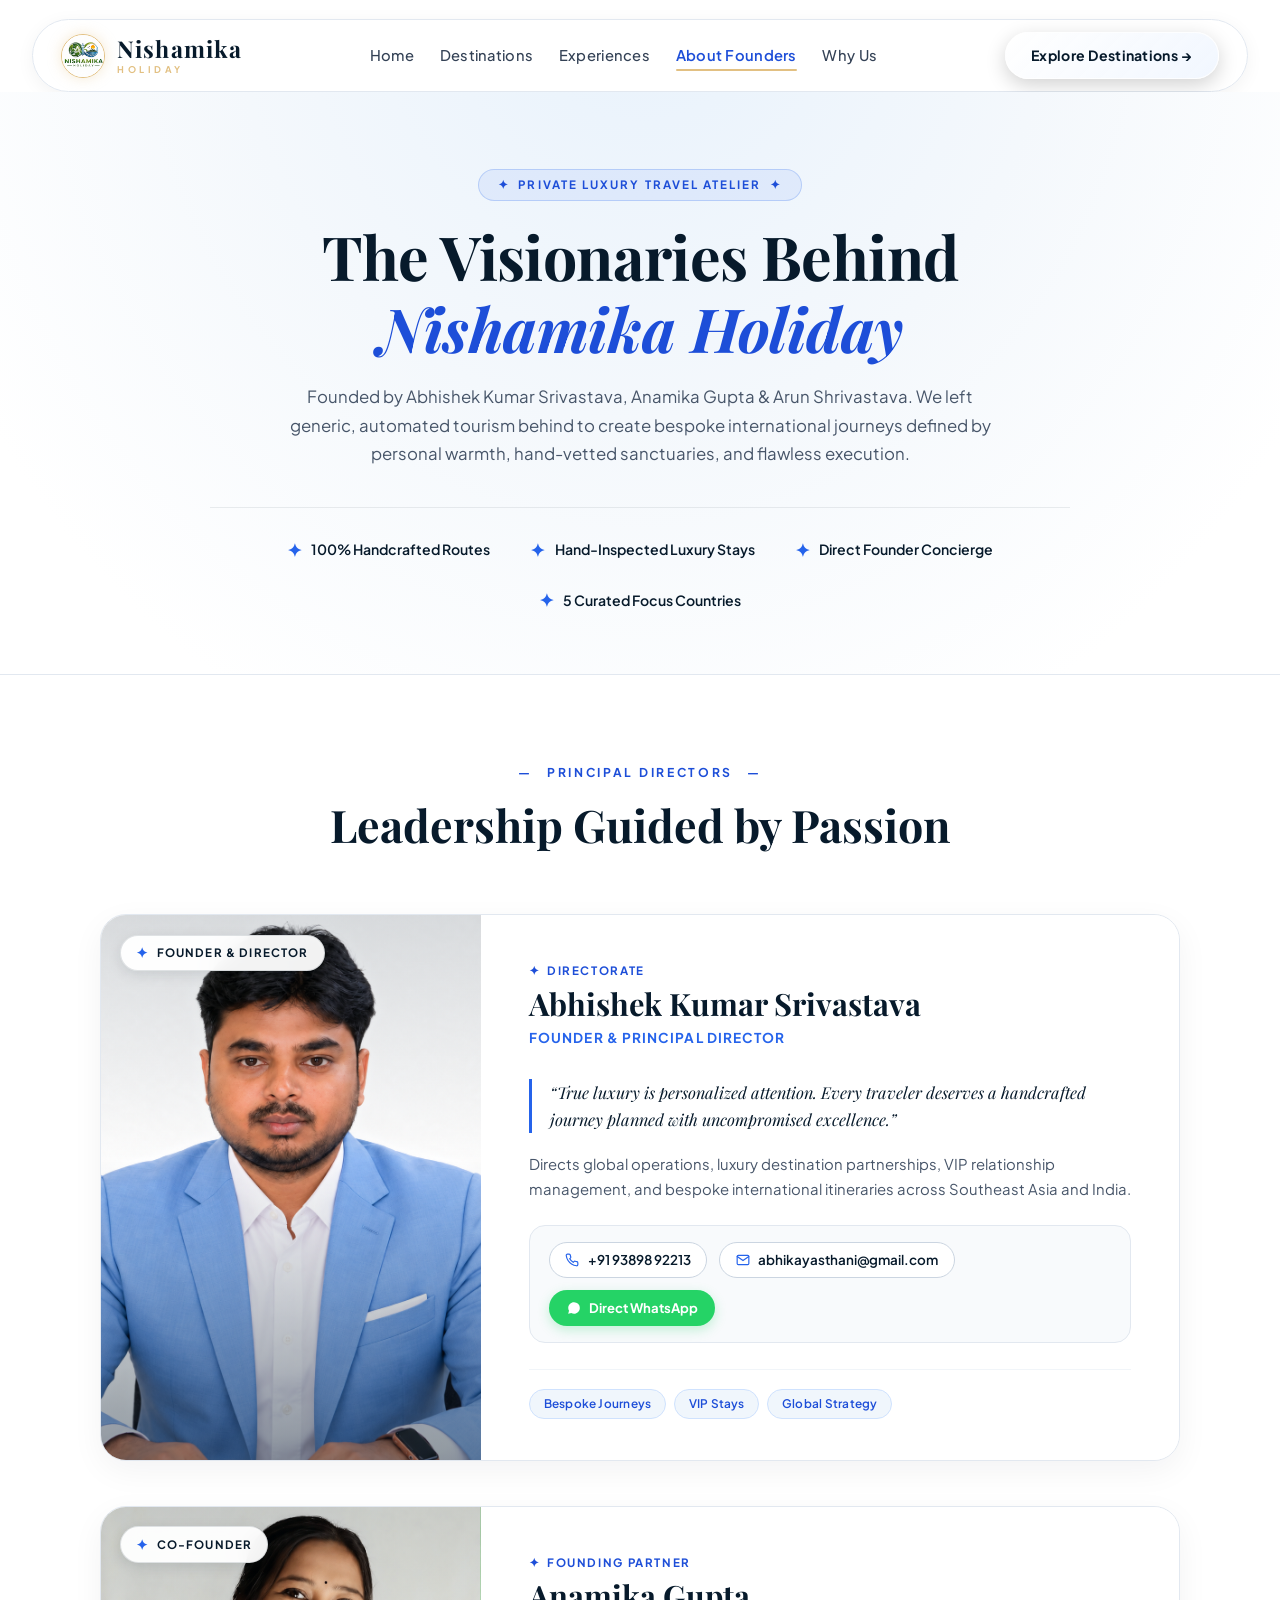
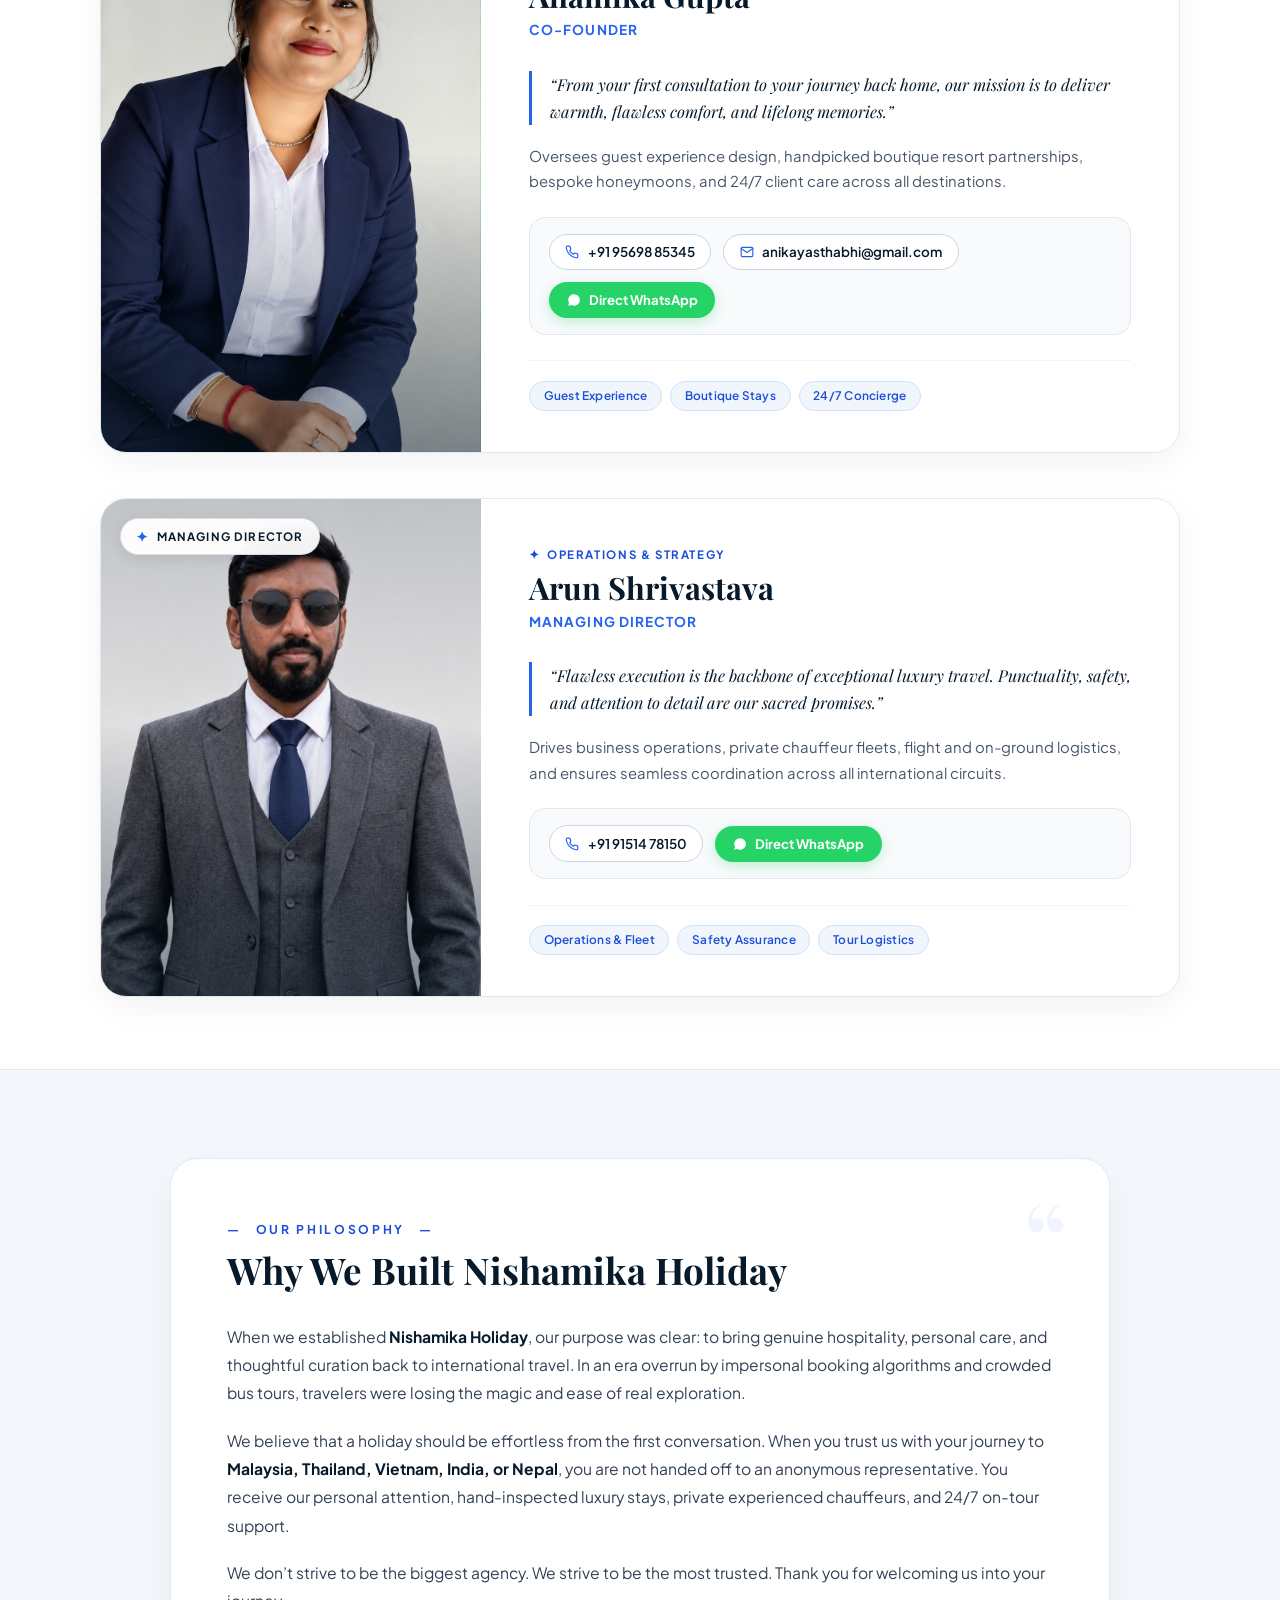
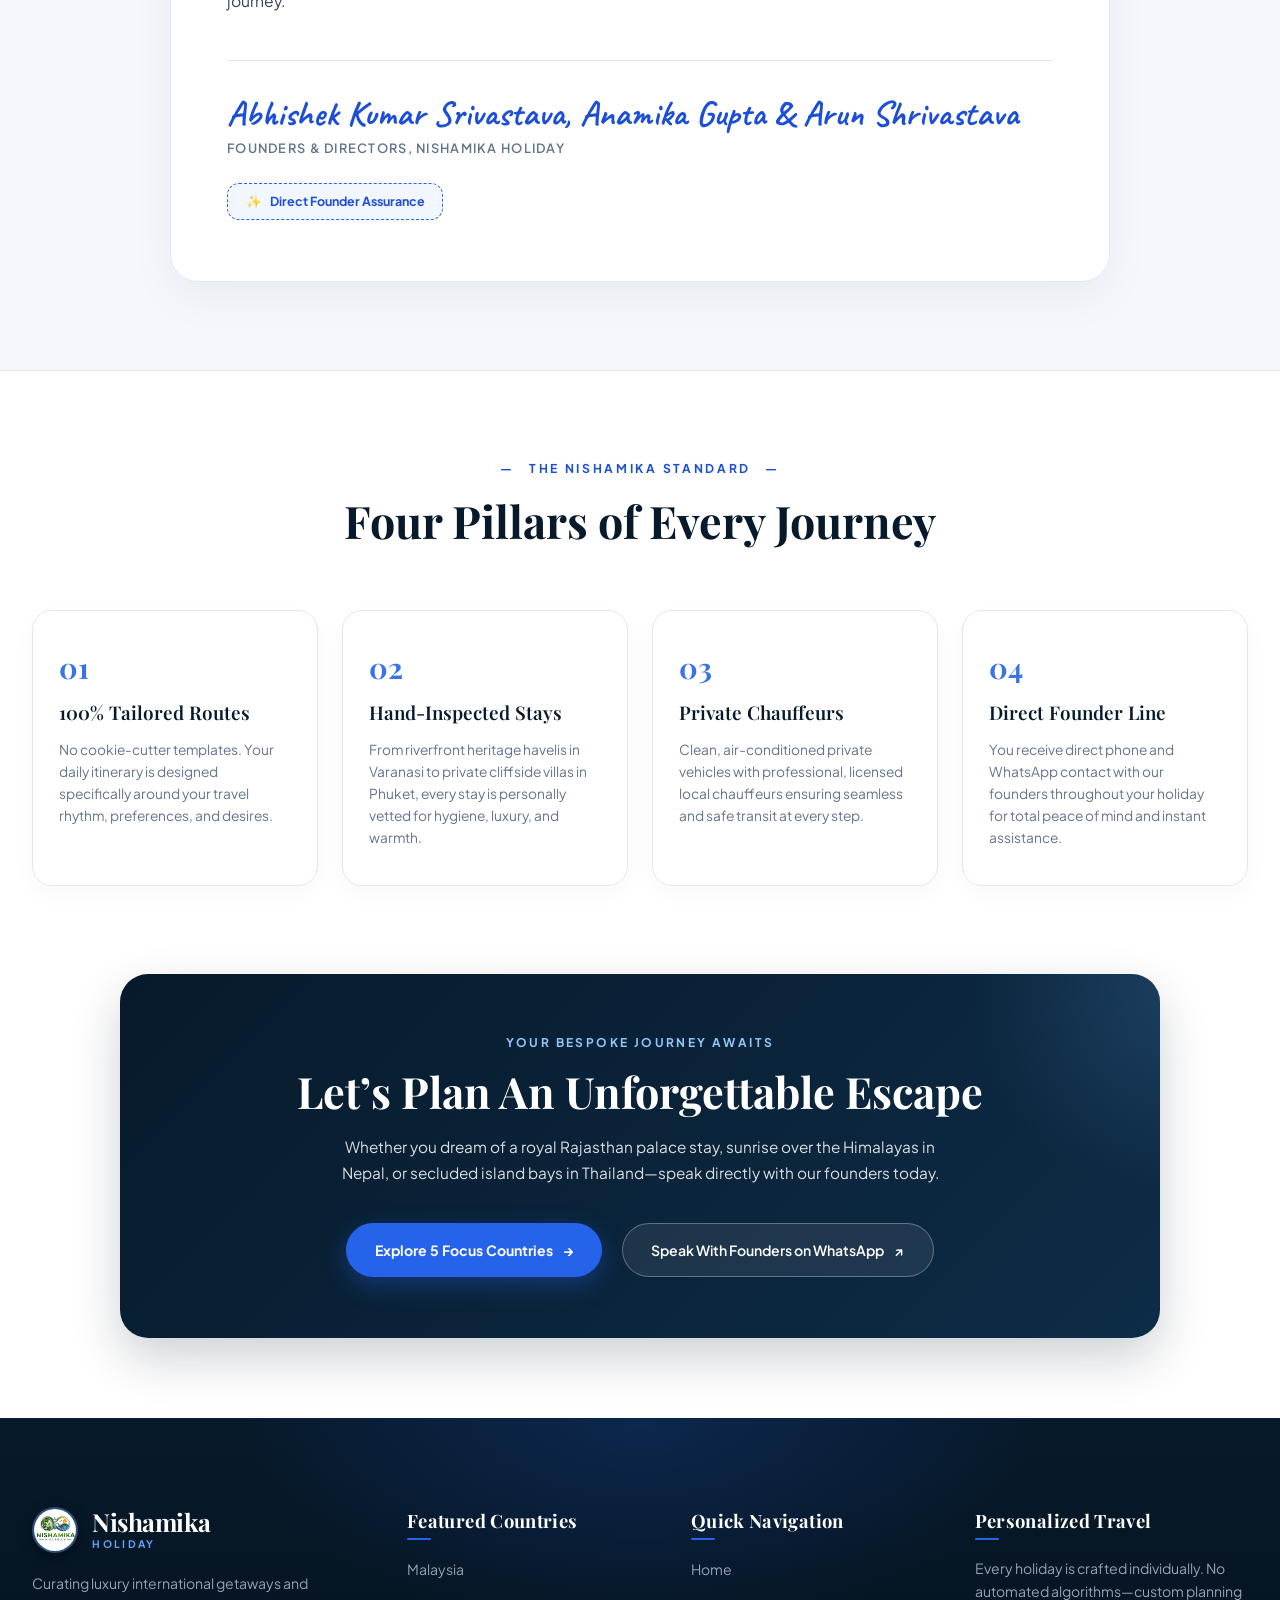
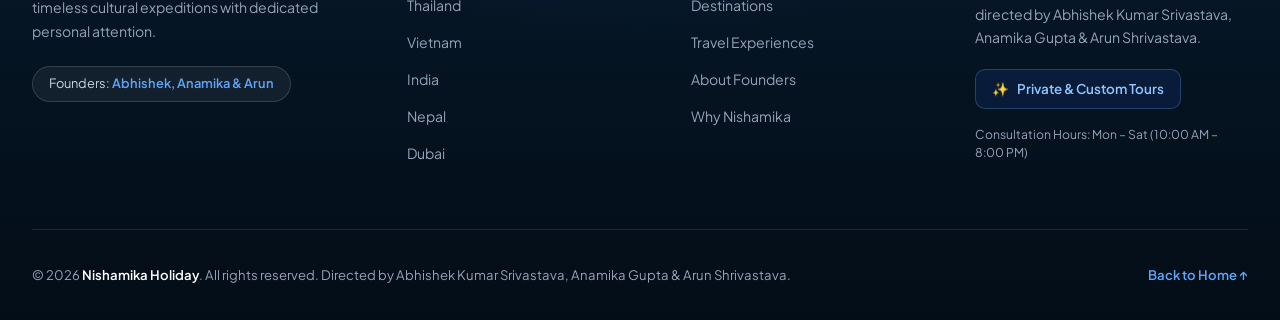
==== commit 29165eb7: "Add-Dubai-destination-and-modular-destinations-css" ====
--- a/about.html
+++ b/about.html
@@ -1315,6 +1315,7 @@
             <li><a href="index.html#popular-destinations">Vietnam</a></li>
             <li><a href="index.html#popular-destinations">India</a></li>
             <li><a href="index.html#popular-destinations">Nepal</a></li>
+            <li><a href="index.html#popular-destinations">Dubai</a></li>
           </ul>
         </div>
 
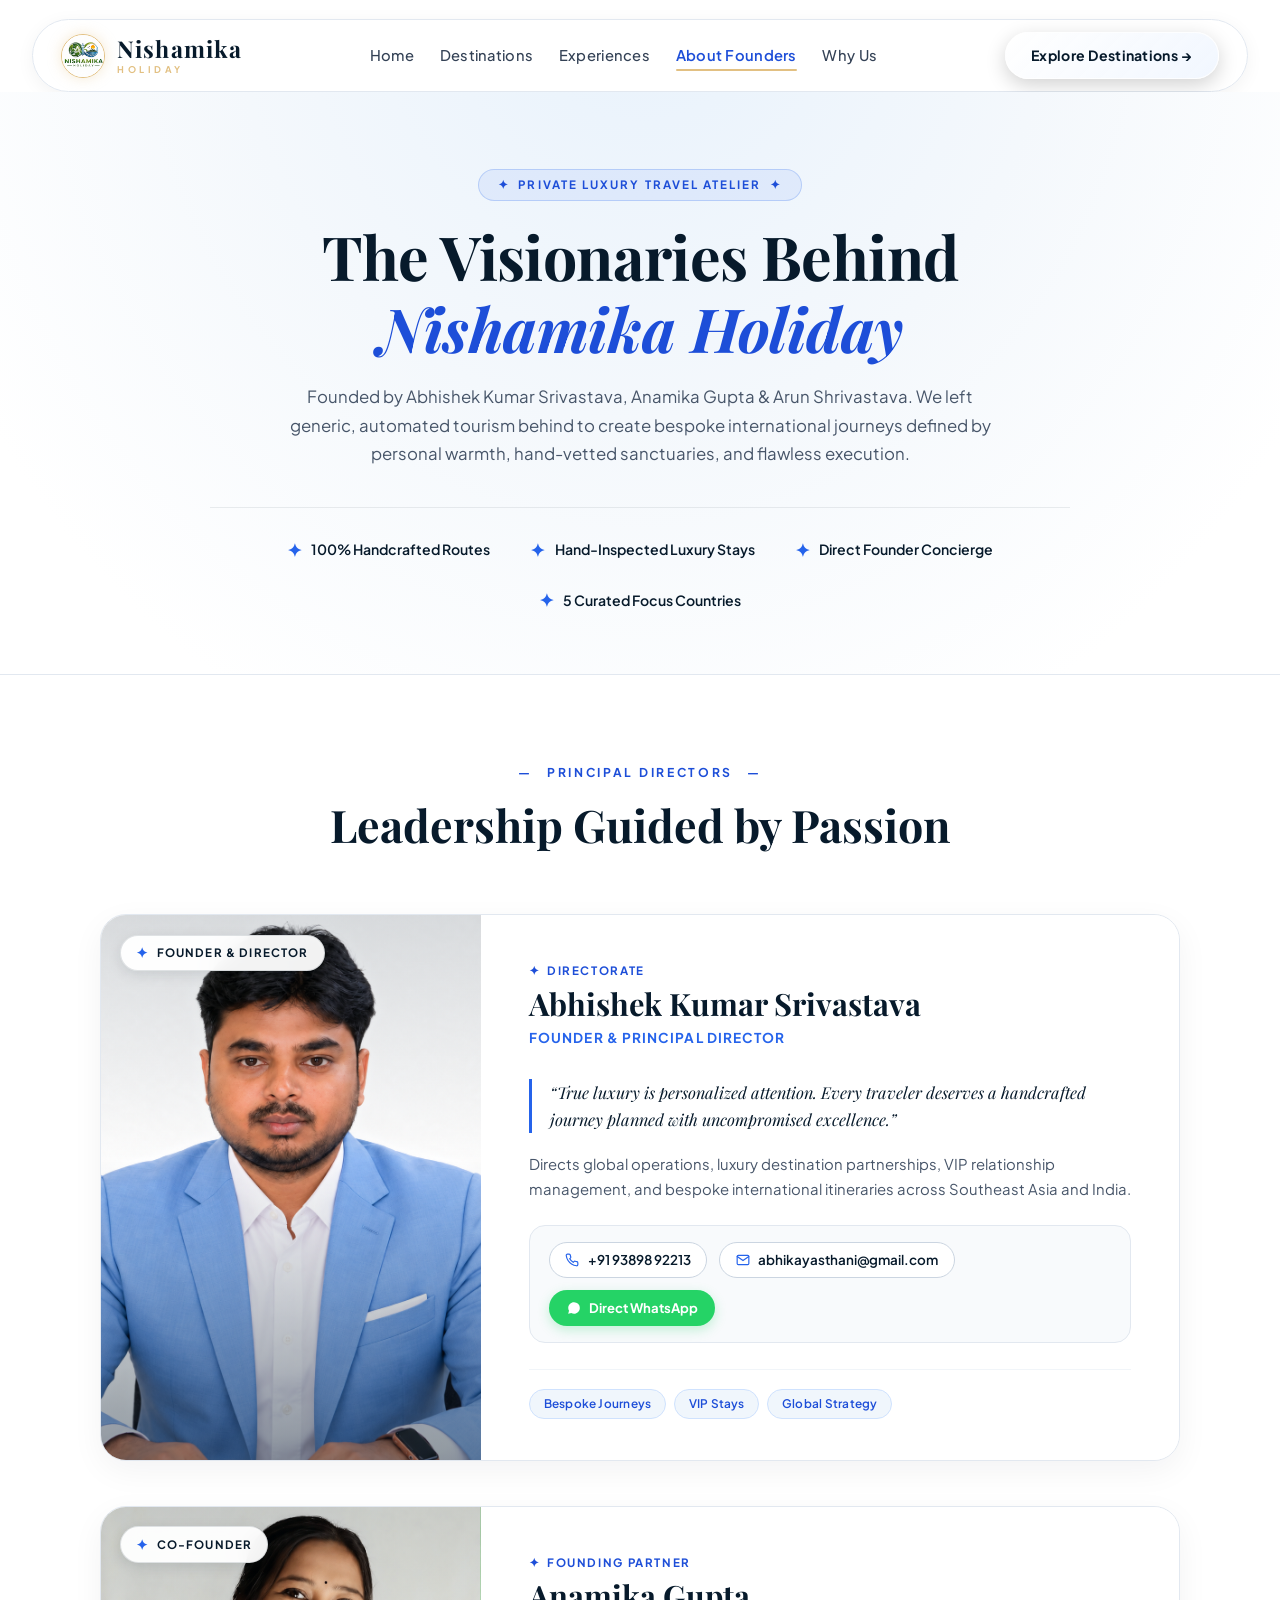
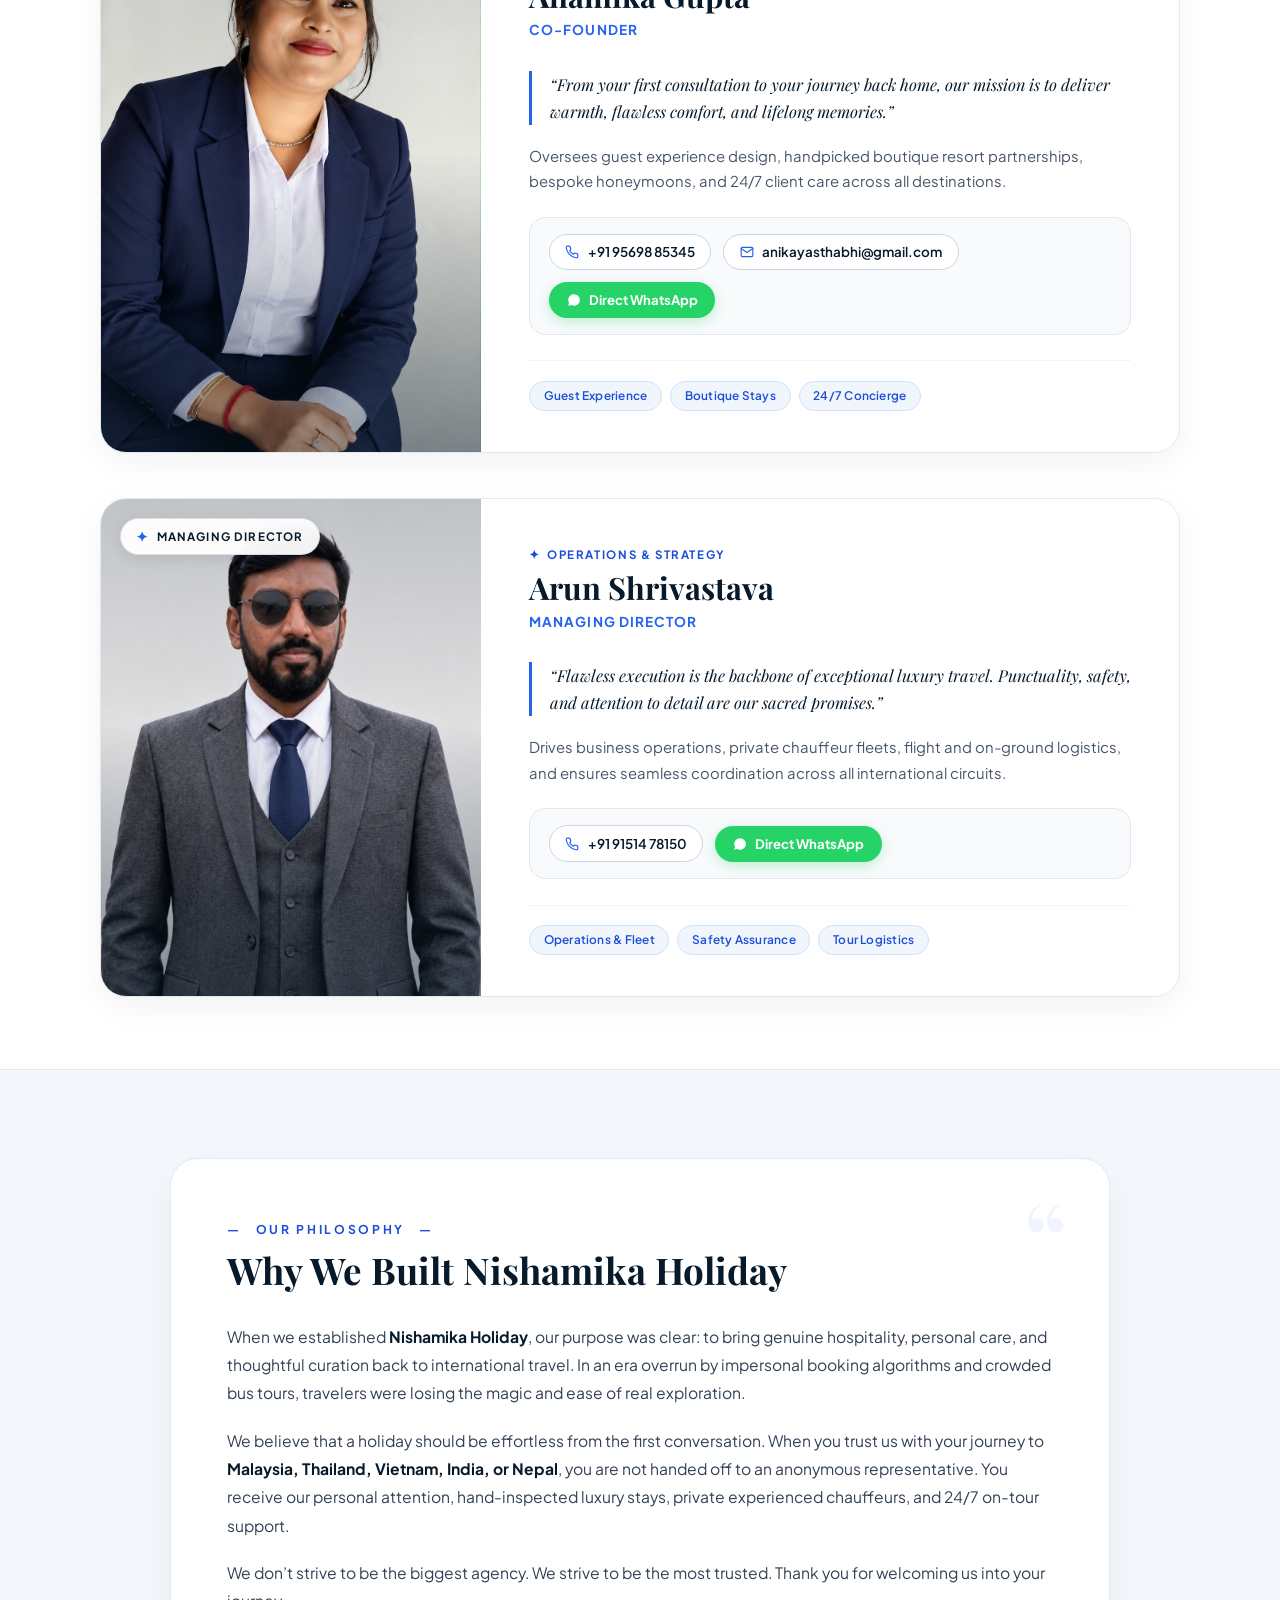
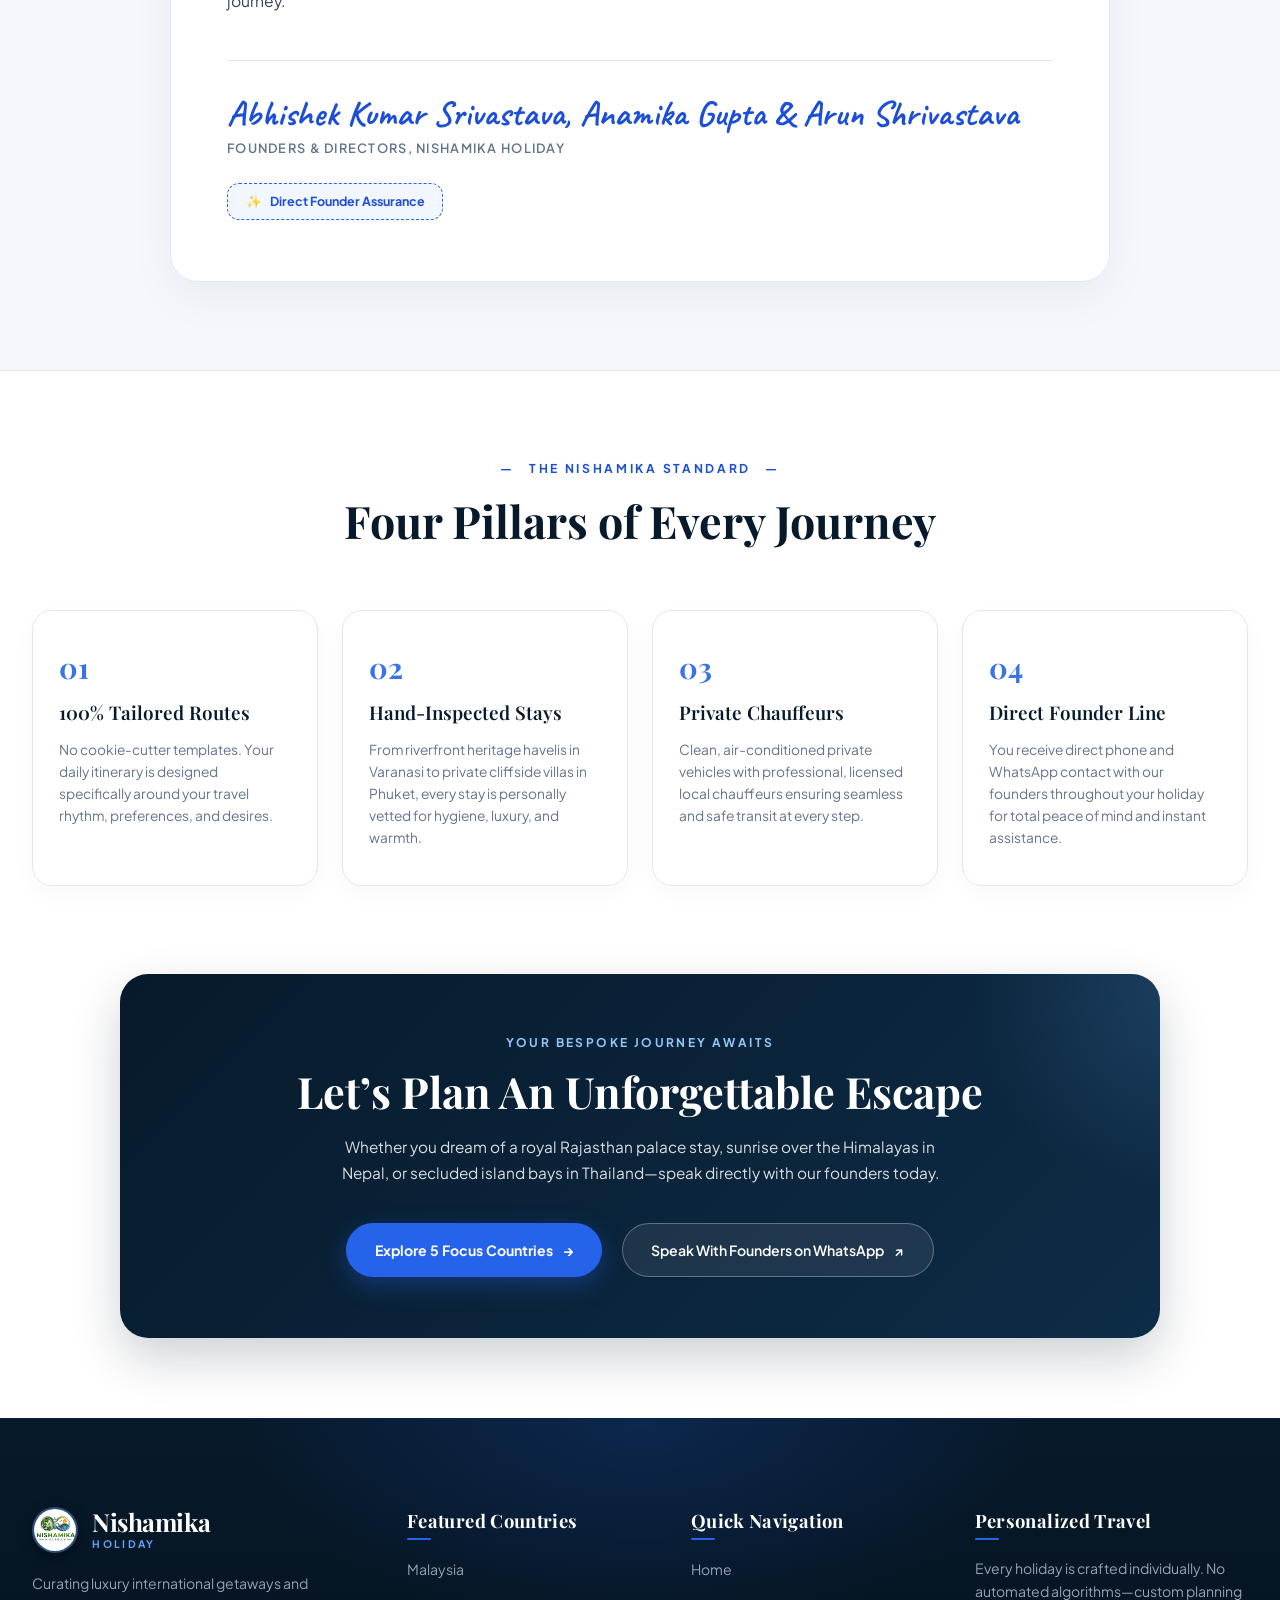
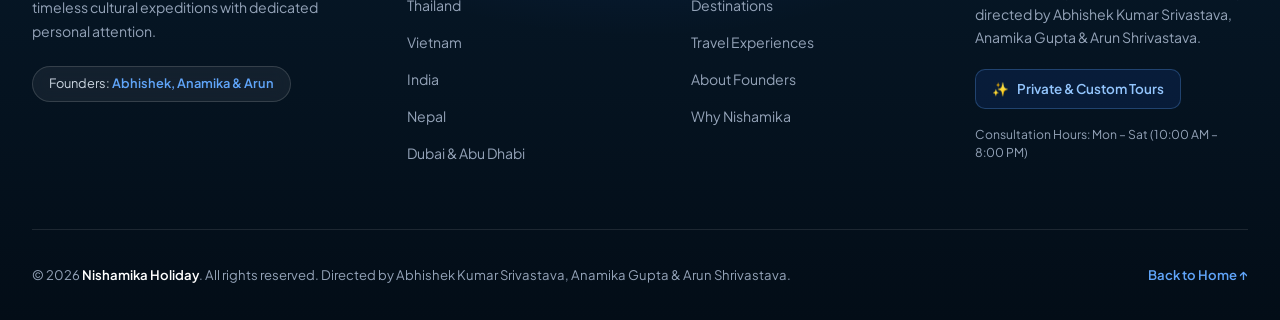
==== commit cbc8b008: "feat: add dedicated Dubai & Abu Dhabi destination portfolio with 24 spots, in-website YouTube modal," ====
--- a/about.html
+++ b/about.html
@@ -1315,7 +1315,7 @@
             <li><a href="index.html#popular-destinations">Vietnam</a></li>
             <li><a href="index.html#popular-destinations">India</a></li>
             <li><a href="index.html#popular-destinations">Nepal</a></li>
-            <li><a href="index.html#popular-destinations">Dubai</a></li>
+            <li><a href="dubai.html">Dubai &amp; Abu Dhabi</a></li>
           </ul>
         </div>
 
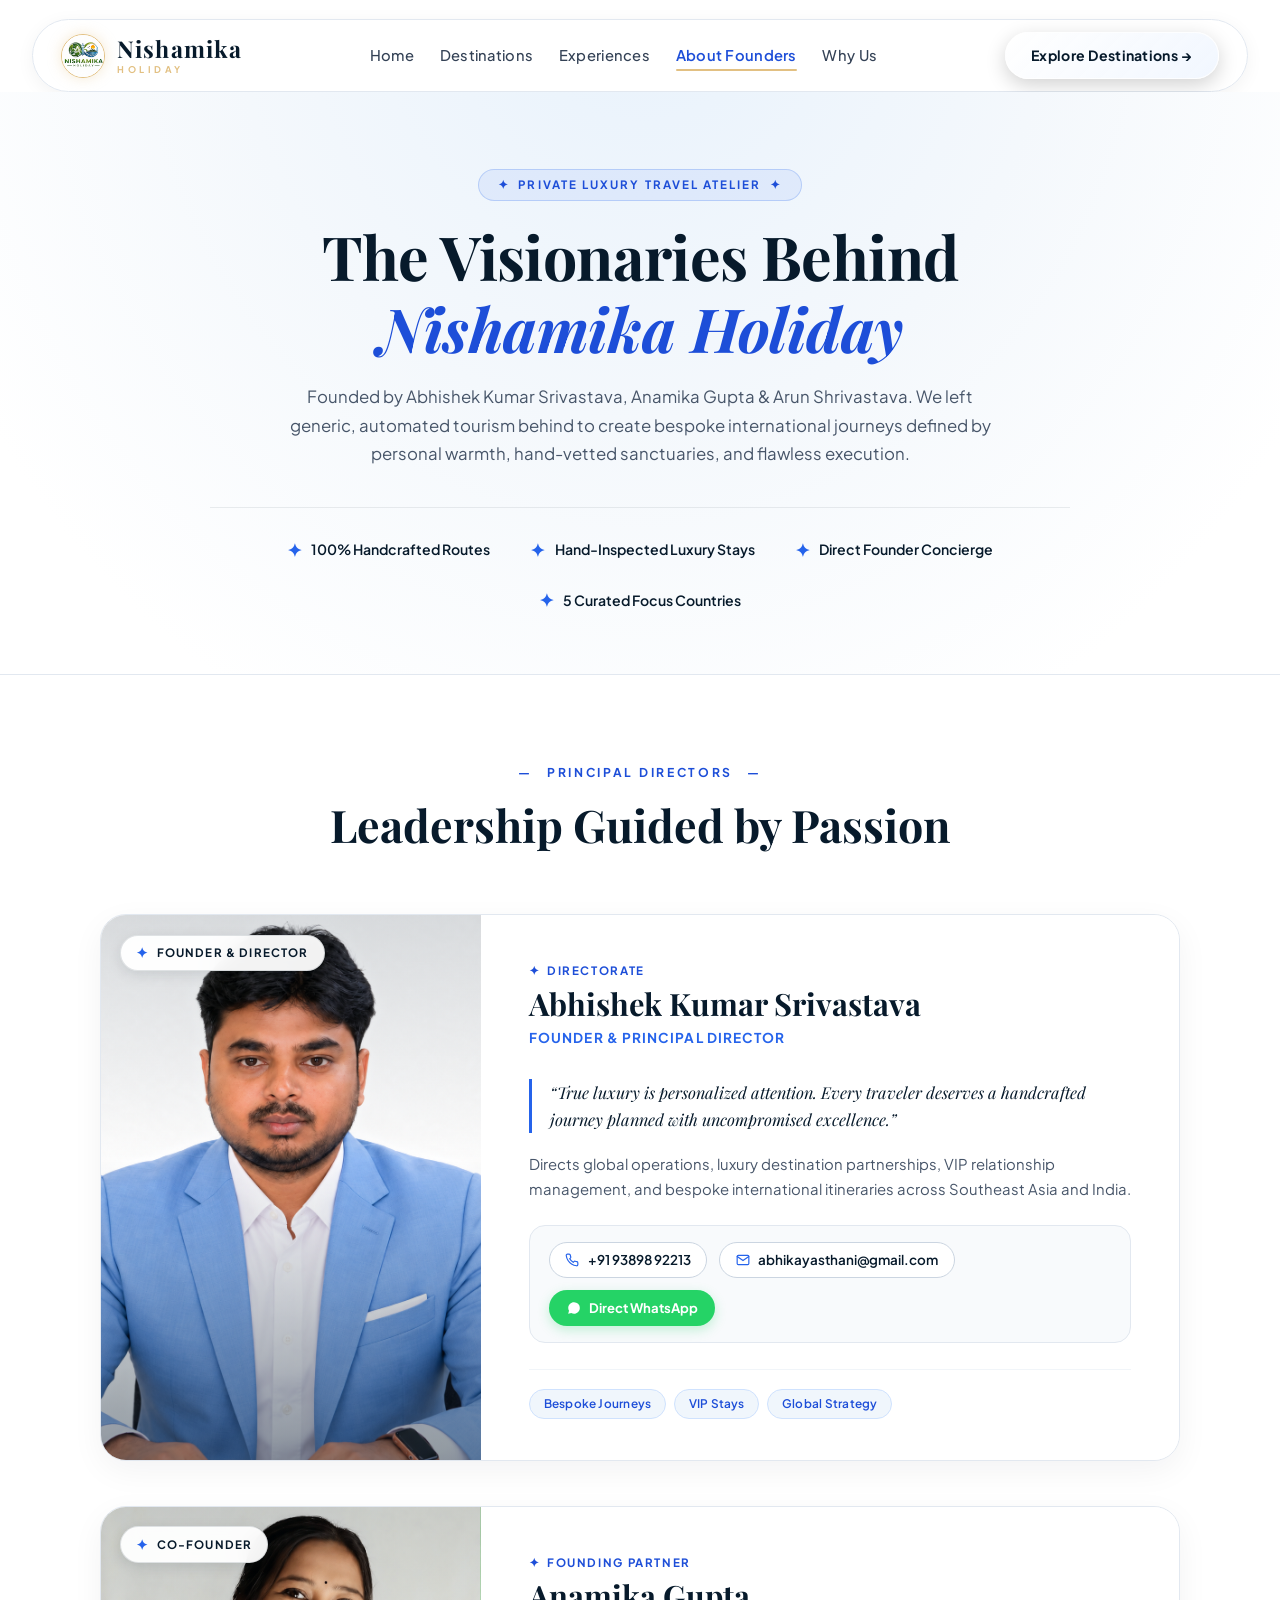
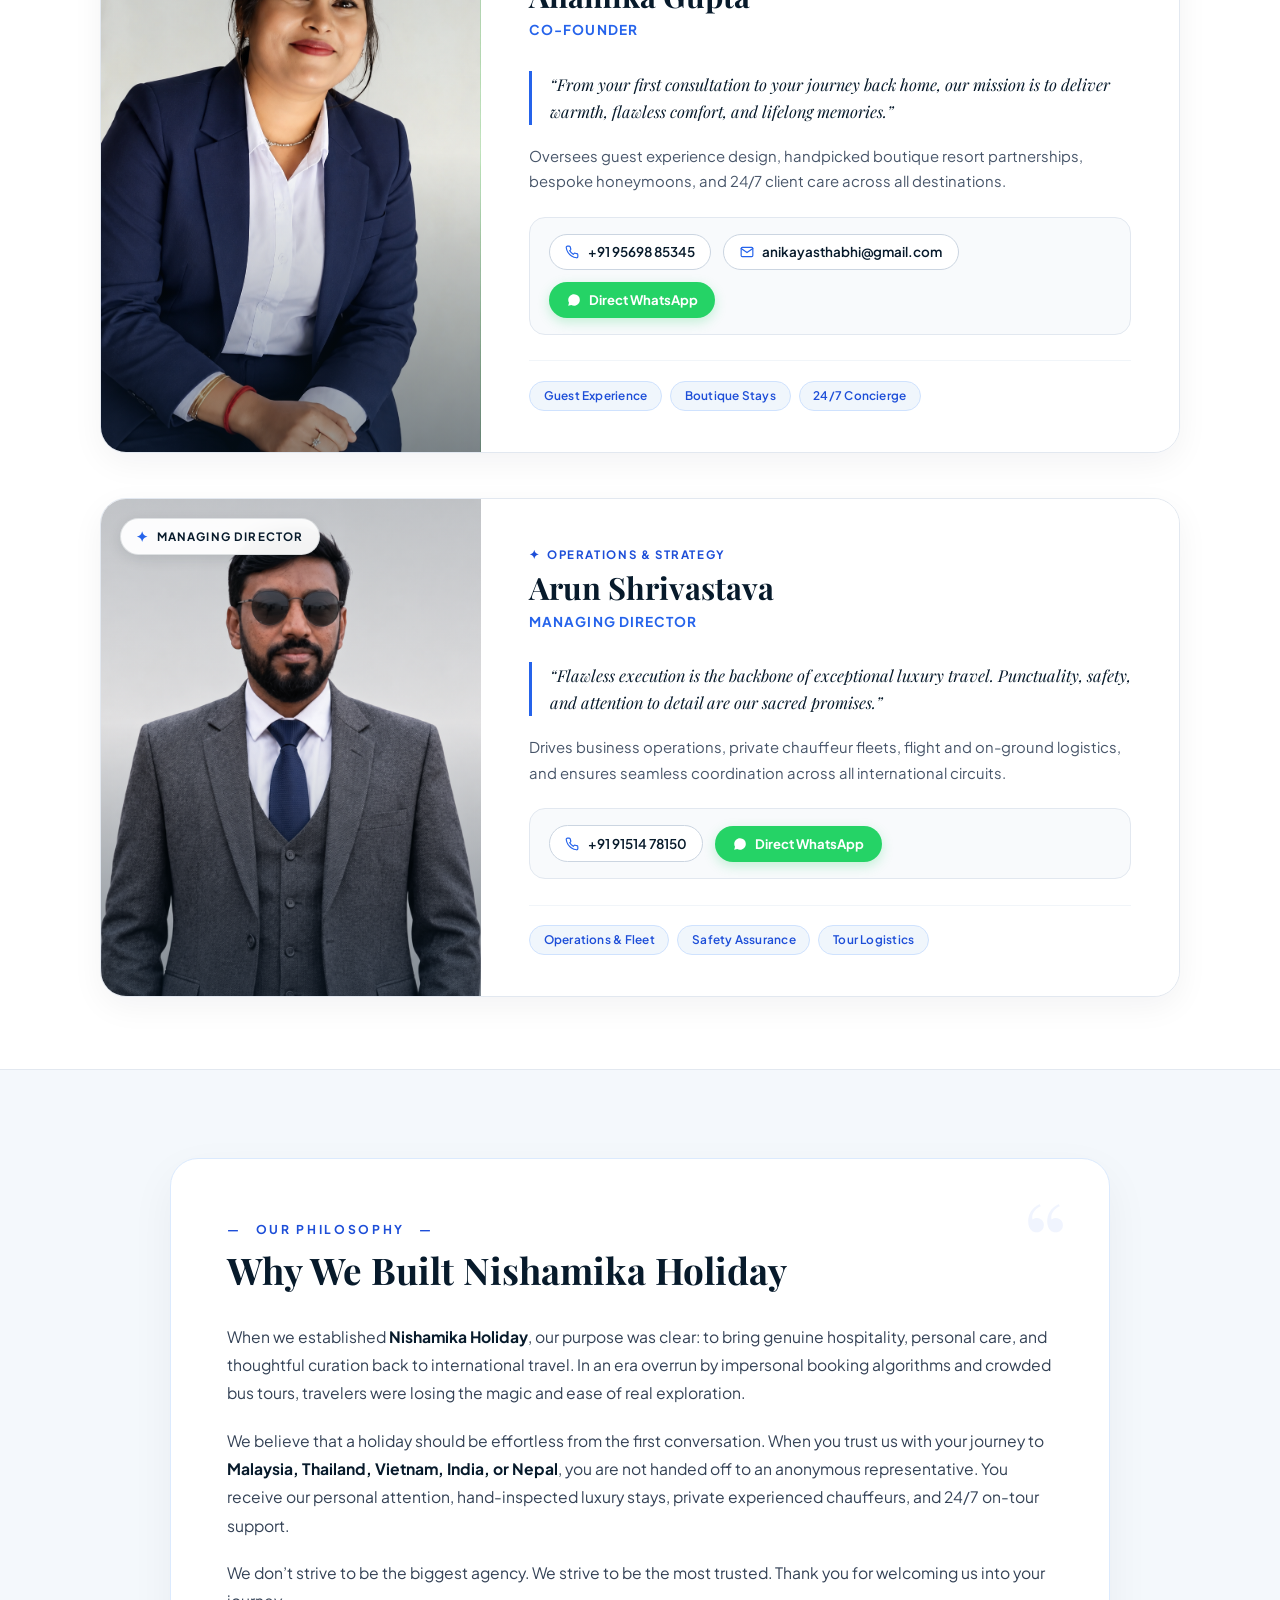
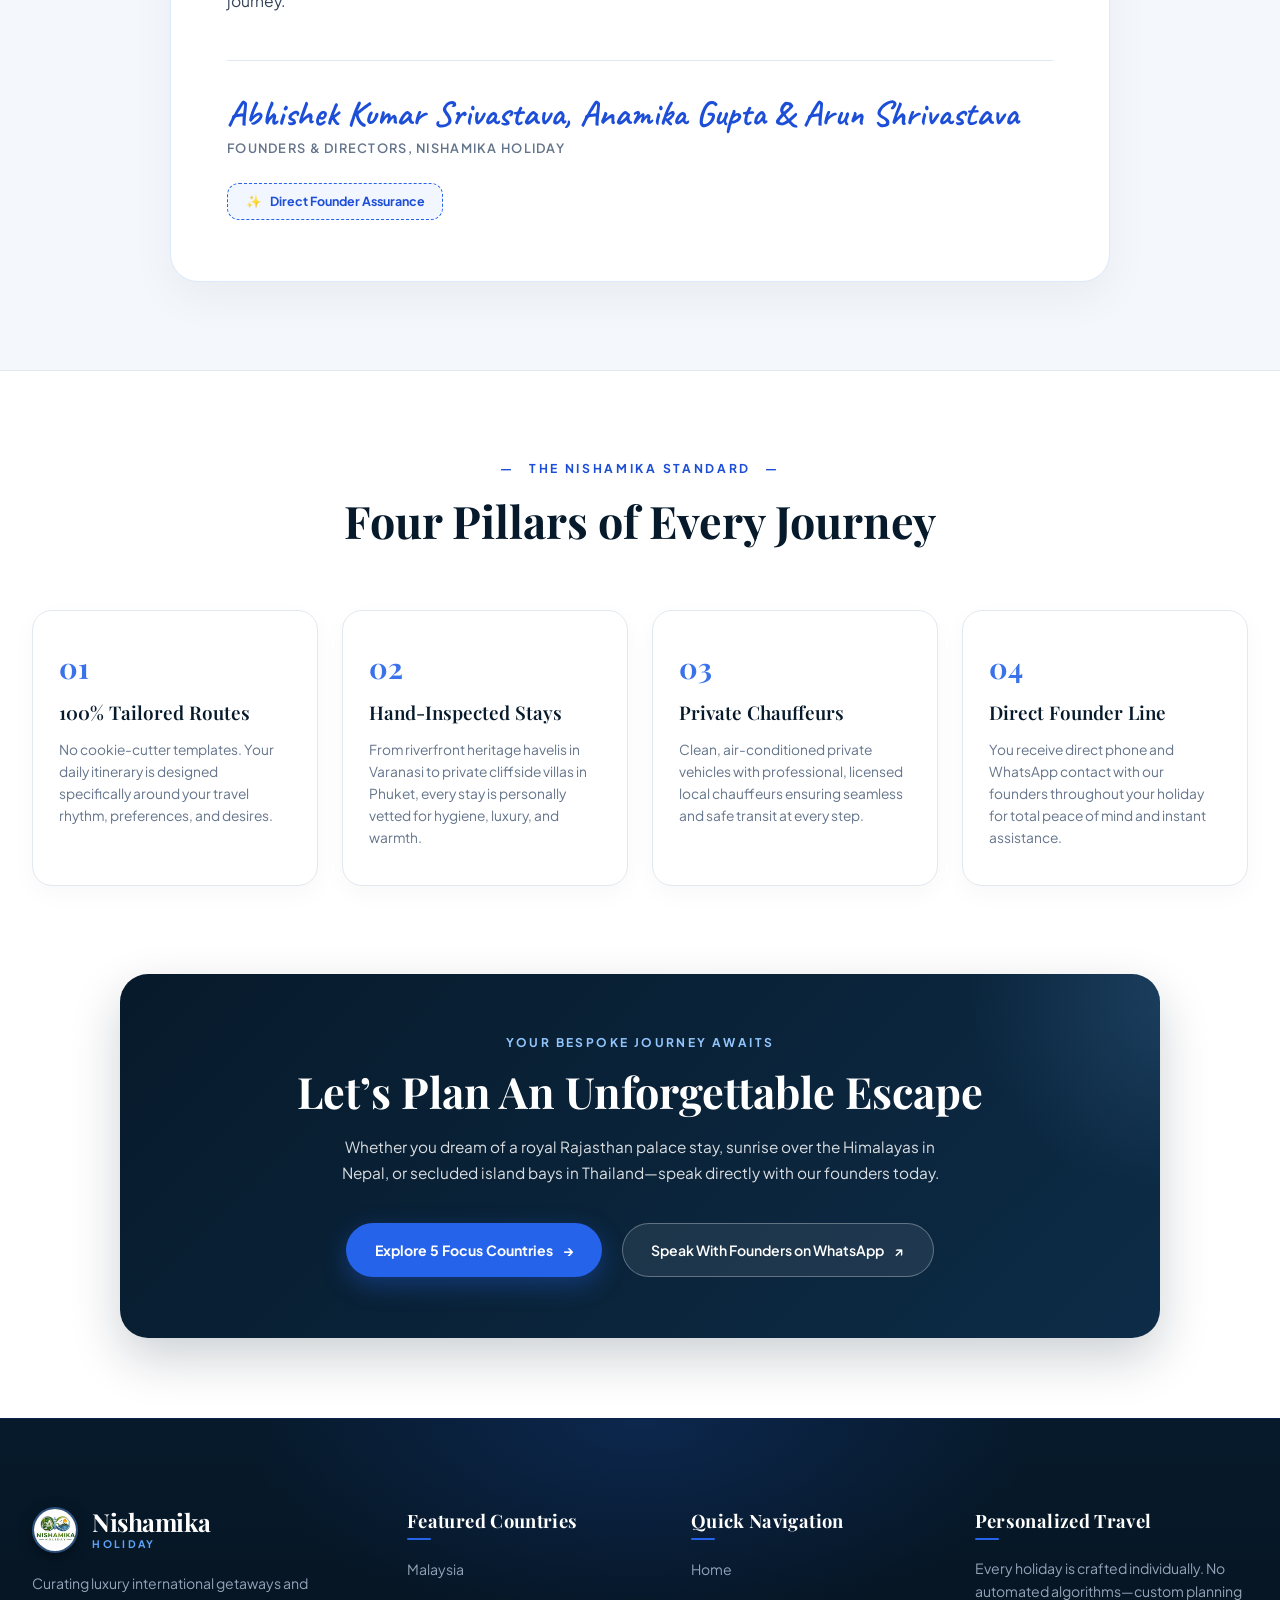
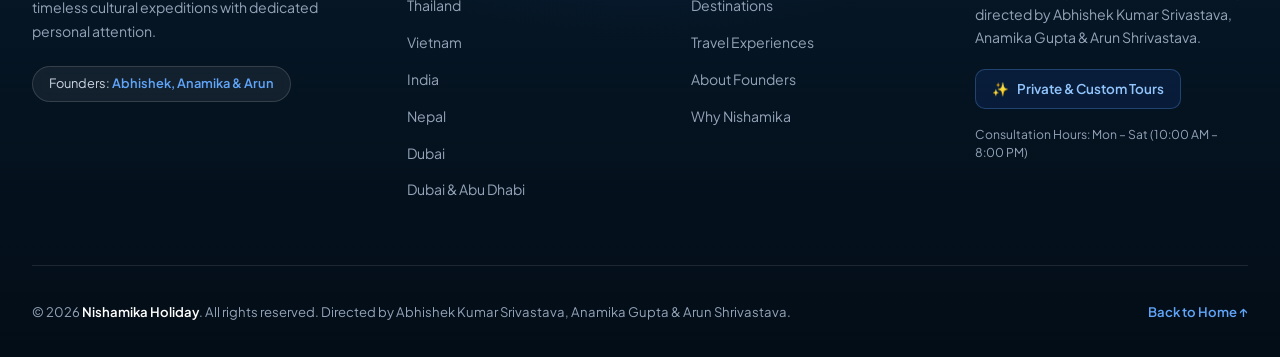
==== commit 0e8e1cfe: "feat(mobile-ux): implement app-style horizontal swipe rails per category with scroll snap for mobile" ====
--- a/about.html
+++ b/about.html
@@ -1315,6 +1315,7 @@
             <li><a href="index.html#popular-destinations">Vietnam</a></li>
             <li><a href="index.html#popular-destinations">India</a></li>
             <li><a href="index.html#popular-destinations">Nepal</a></li>
+            <li><a href="index.html#popular-destinations">Dubai</a></li>
             <li><a href="dubai.html">Dubai &amp; Abu Dhabi</a></li>
           </ul>
         </div>
